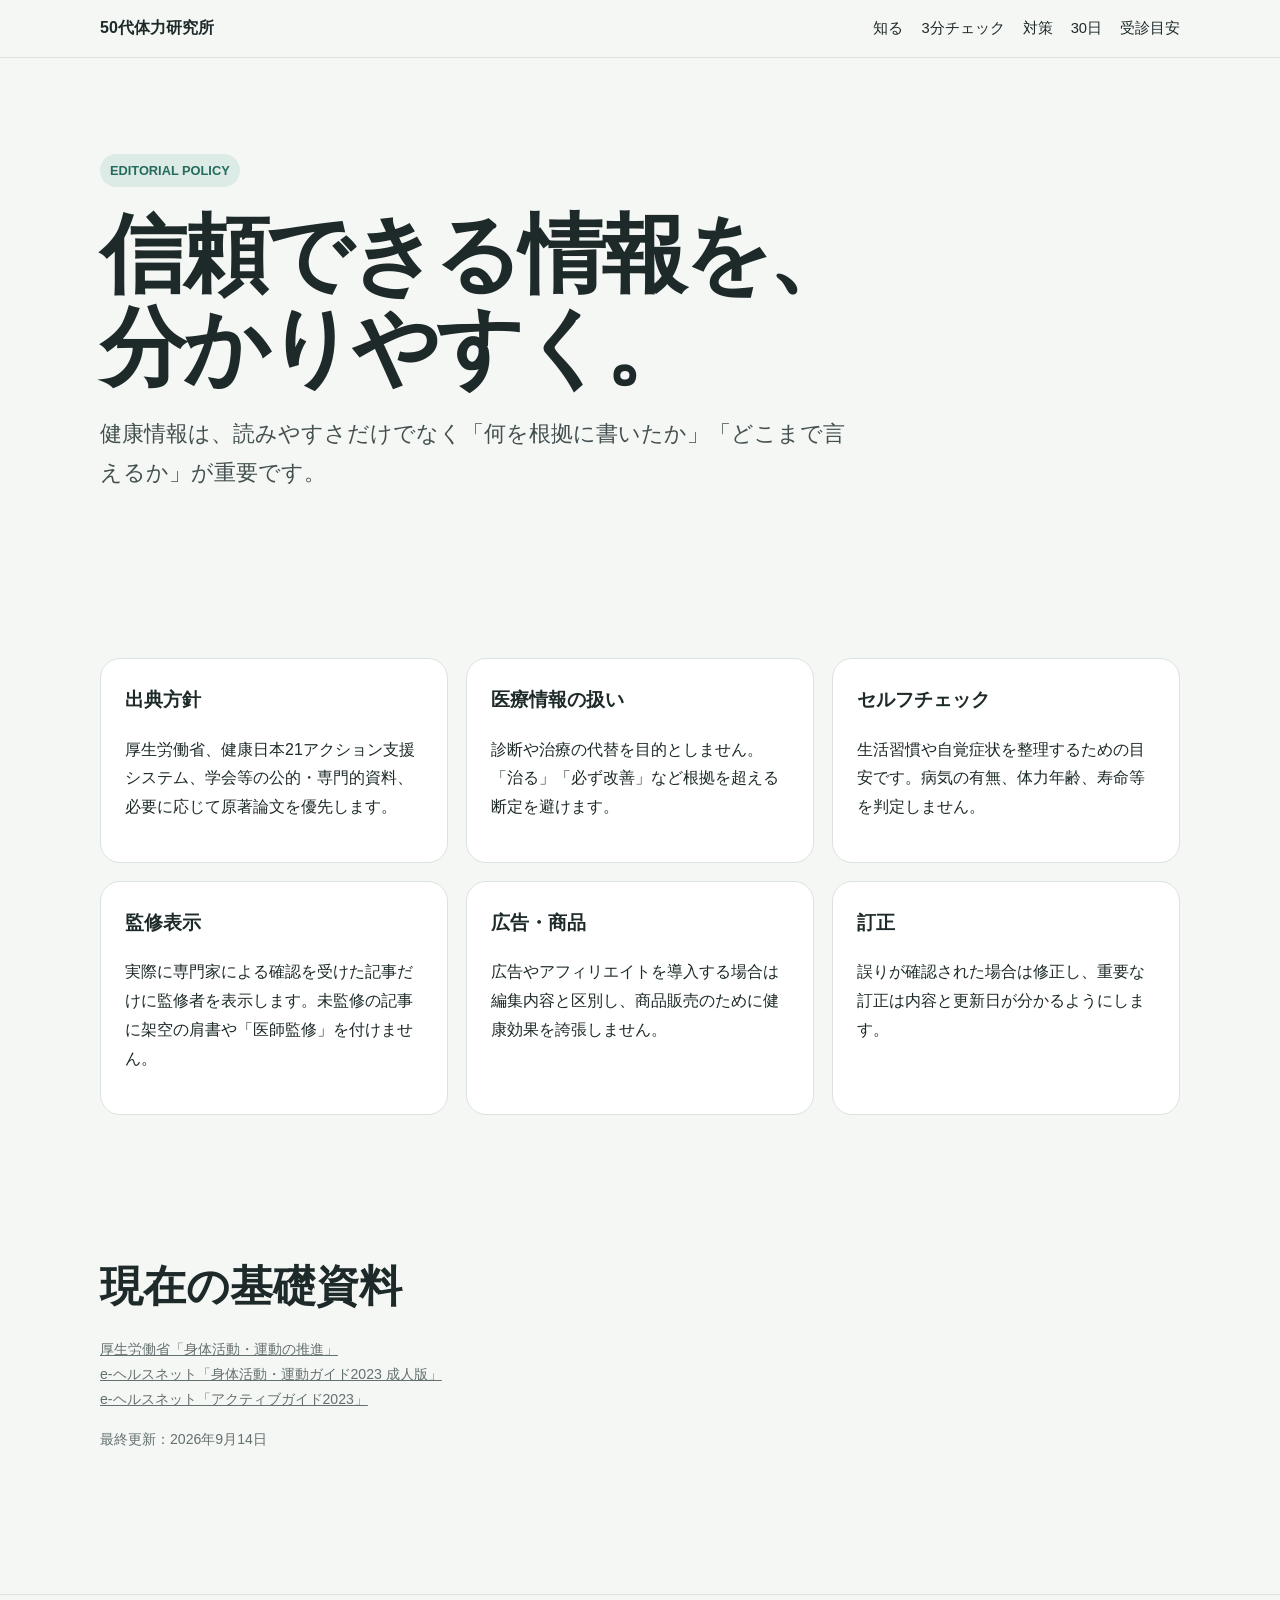
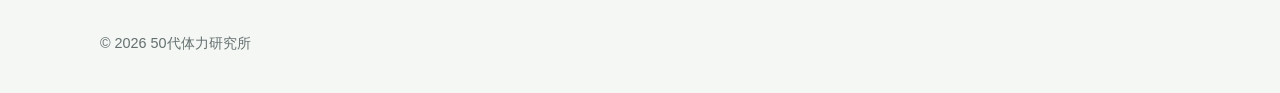
==== about/index.html @ 84e12200 "Add editorial and medical policy" ====
<!doctype html><html lang="ja"><head><meta charset="utf-8"><meta name="viewport" content="width=device-width,initial-scale=1"><title>運営・編集方針｜50代体力研究所</title><meta name="description" content="50代体力研究所の編集方針、出典方針、医療情報の扱い、訂正方針。"><link rel="stylesheet" href="../assets/style.css"></head><body><header><nav class="nav"><a class="brand" href="../">50代体力研究所</a><div class="navlinks"><a href="../learn/">知る</a><a href="../check/">3分チェック</a><a href="../action/">対策</a><a href="../program/">30日</a><a href="../medical/">受診目安</a></div></nav></header><main><section class="hero"><span class="pill">EDITORIAL POLICY</span><h1>信頼できる情報を、<br>分かりやすく。</h1><p class="lead">健康情報は、読みやすさだけでなく「何を根拠に書いたか」「どこまで言えるか」が重要です。</p></section><section class="section"><div class="grid"><article class="card"><h3>出典方針</h3><p>厚生労働省、健康日本21アクション支援システム、学会等の公的・専門的資料、必要に応じて原著論文を優先します。</p></article><article class="card"><h3>医療情報の扱い</h3><p>診断や治療の代替を目的としません。「治る」「必ず改善」など根拠を超える断定を避けます。</p></article><article class="card"><h3>セルフチェック</h3><p>生活習慣や自覚症状を整理するための目安です。病気の有無、体力年齢、寿命等を判定しません。</p></article><article class="card"><h3>監修表示</h3><p>実際に専門家による確認を受けた記事だけに監修者を表示します。未監修の記事に架空の肩書や「医師監修」を付けません。</p></article><article class="card"><h3>広告・商品</h3><p>広告やアフィリエイトを導入する場合は編集内容と区別し、商品販売のために健康効果を誇張しません。</p></article><article class="card"><h3>訂正</h3><p>誤りが確認された場合は修正し、重要な訂正は内容と更新日が分かるようにします。</p></article></div></section><section class="section"><h2>現在の基礎資料</h2><p class="source"><a href="https://www.mhlw.go.jp/stf/seisakunitsuite/bunya/kenkou_iryou/kenkou/undou/index.html">厚生労働省「身体活動・運動の推進」</a><br><a href="https://kennet.mhlw.go.jp/information/information/exercise/s-00-002.html">e-ヘルスネット「身体活動・運動ガイド2023 成人版」</a><br><a href="https://kennet.mhlw.go.jp/information/information/exercise/s-00-013">e-ヘルスネット「アクティブガイド2023」</a></p><p class="source">最終更新：2026年9月14日</p></section></main><footer><div class="footer">© 2026 50代体力研究所</div></footer></body></html>
---- assets/style.css ----
:root{--ink:#1d2a29;--muted:#64706f;--bg:#f5f7f4;--card:#fff;--accent:#246b5d;--accent2:#dcebe5;--line:#dce2de;--warn:#8a4b13}*{box-sizing:border-box}html{scroll-behavior:smooth}body{margin:0;font-family:-apple-system,BlinkMacSystemFont,"Segoe UI","Noto Sans JP",sans-serif;color:var(--ink);background:var(--bg);line-height:1.8}a{color:inherit}header{position:sticky;top:0;z-index:10;background:rgba(245,247,244,.96);backdrop-filter:blur(12px);border-bottom:1px solid var(--line)}.nav{max-width:1120px;margin:auto;padding:14px 20px;display:flex;align-items:center;gap:20px}.brand{font-weight:800;text-decoration:none;white-space:nowrap}.navlinks{margin-left:auto;display:flex;gap:18px;flex-wrap:wrap}.navlinks a{text-decoration:none;font-size:.92rem}.hero,.section{max-width:1120px;margin:auto;padding:72px 20px}.hero{padding-top:96px}.eyebrow{font-weight:700;color:var(--accent);letter-spacing:.06em}h1{font-size:clamp(2.4rem,7vw,5.4rem);line-height:1.07;margin:.25em 0;letter-spacing:-.04em}h2{font-size:clamp(1.7rem,4vw,2.7rem);line-height:1.25;margin:0 0 24px}.lead{font-size:clamp(1.08rem,2vw,1.35rem);max-width:760px;color:#43504f}.cta{display:inline-block;margin-top:24px;background:var(--accent);color:white;text-decoration:none;font-weight:800;padding:15px 22px;border-radius:999px}.subcta{display:inline-block;margin:24px 0 0 10px;font-weight:700}.trust{display:flex;gap:16px;flex-wrap:wrap;margin-top:34px;color:var(--muted);font-size:.92rem}.grid{display:grid;grid-template-columns:repeat(3,1fr);gap:18px}.card{background:var(--card);border:1px solid var(--line);border-radius:20px;padding:24px}.card h3{margin-top:0}.pill{display:inline-block;background:var(--accent2);color:var(--accent);font-weight:800;border-radius:999px;padding:5px 10px;font-size:.8rem}.notice{border-left:4px solid var(--warn);background:#fff7ed;padding:18px 20px;border-radius:12px}.steps{counter-reset:step}.step{counter-increment:step;display:grid;grid-template-columns:52px 1fr;gap:14px;margin:20px 0}.step:before{content:counter(step);display:grid;place-items:center;width:42px;height:42px;border-radius:50%;background:var(--accent);color:#fff;font-weight:800}.check{max-width:760px}.q{padding:20px 0;border-bottom:1px solid var(--line)}.q label{display:block;font-weight:800;margin-bottom:10px}.options{display:flex;gap:8px;flex-wrap:wrap}.options button{border:1px solid var(--line);background:#fff;border-radius:999px;padding:10px 14px;cursor:pointer}.options button.active{background:var(--accent);color:white;border-color:var(--accent)}#result{display:none;margin-top:28px}.source{font-size:.88rem;color:var(--muted)}footer{border-top:1px solid var(--line);margin-top:56px}.footer{max-width:1120px;margin:auto;padding:36px 20px;color:var(--muted);font-size:.9rem}@media(max-width:780px){.navlinks{display:none}.grid{grid-template-columns:1fr}.hero,.section{padding-top:54px;padding-bottom:54px}.subcta{display:block;margin-left:0}.hero{padding-top:72px}}
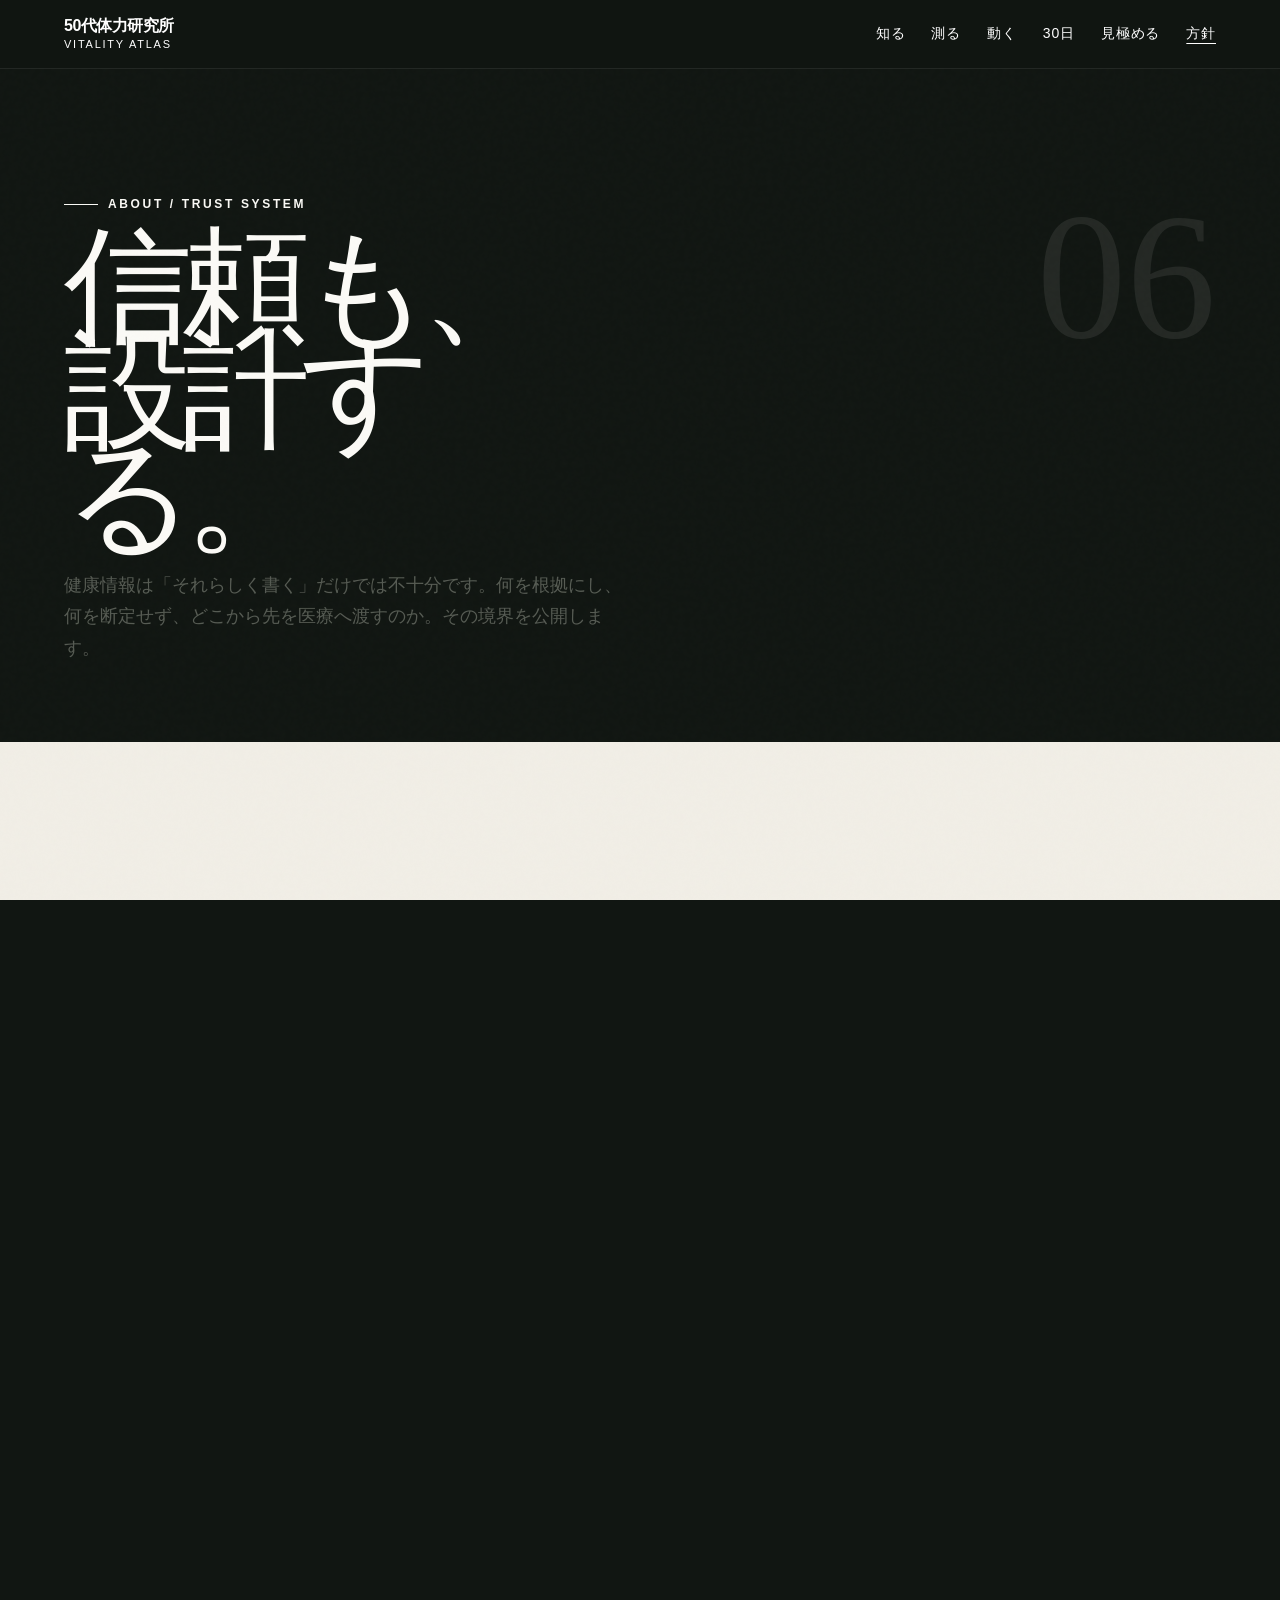
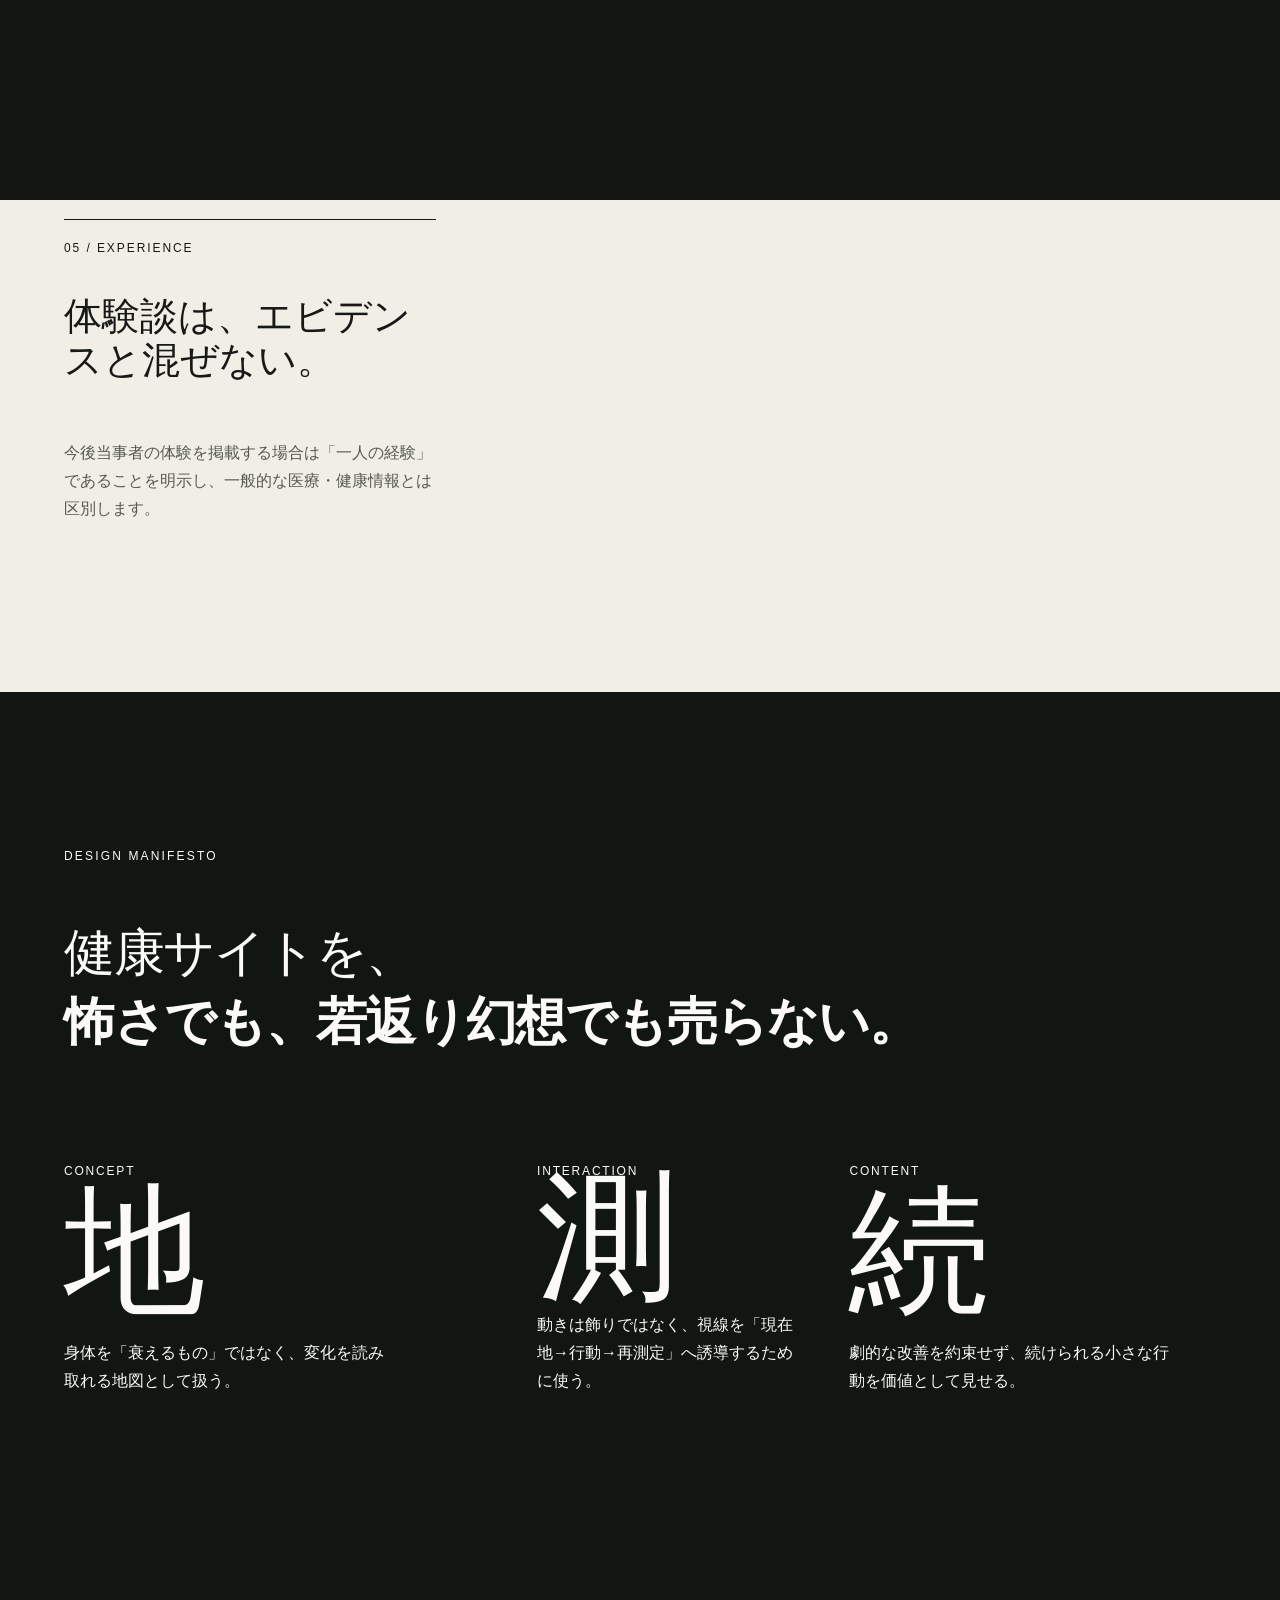
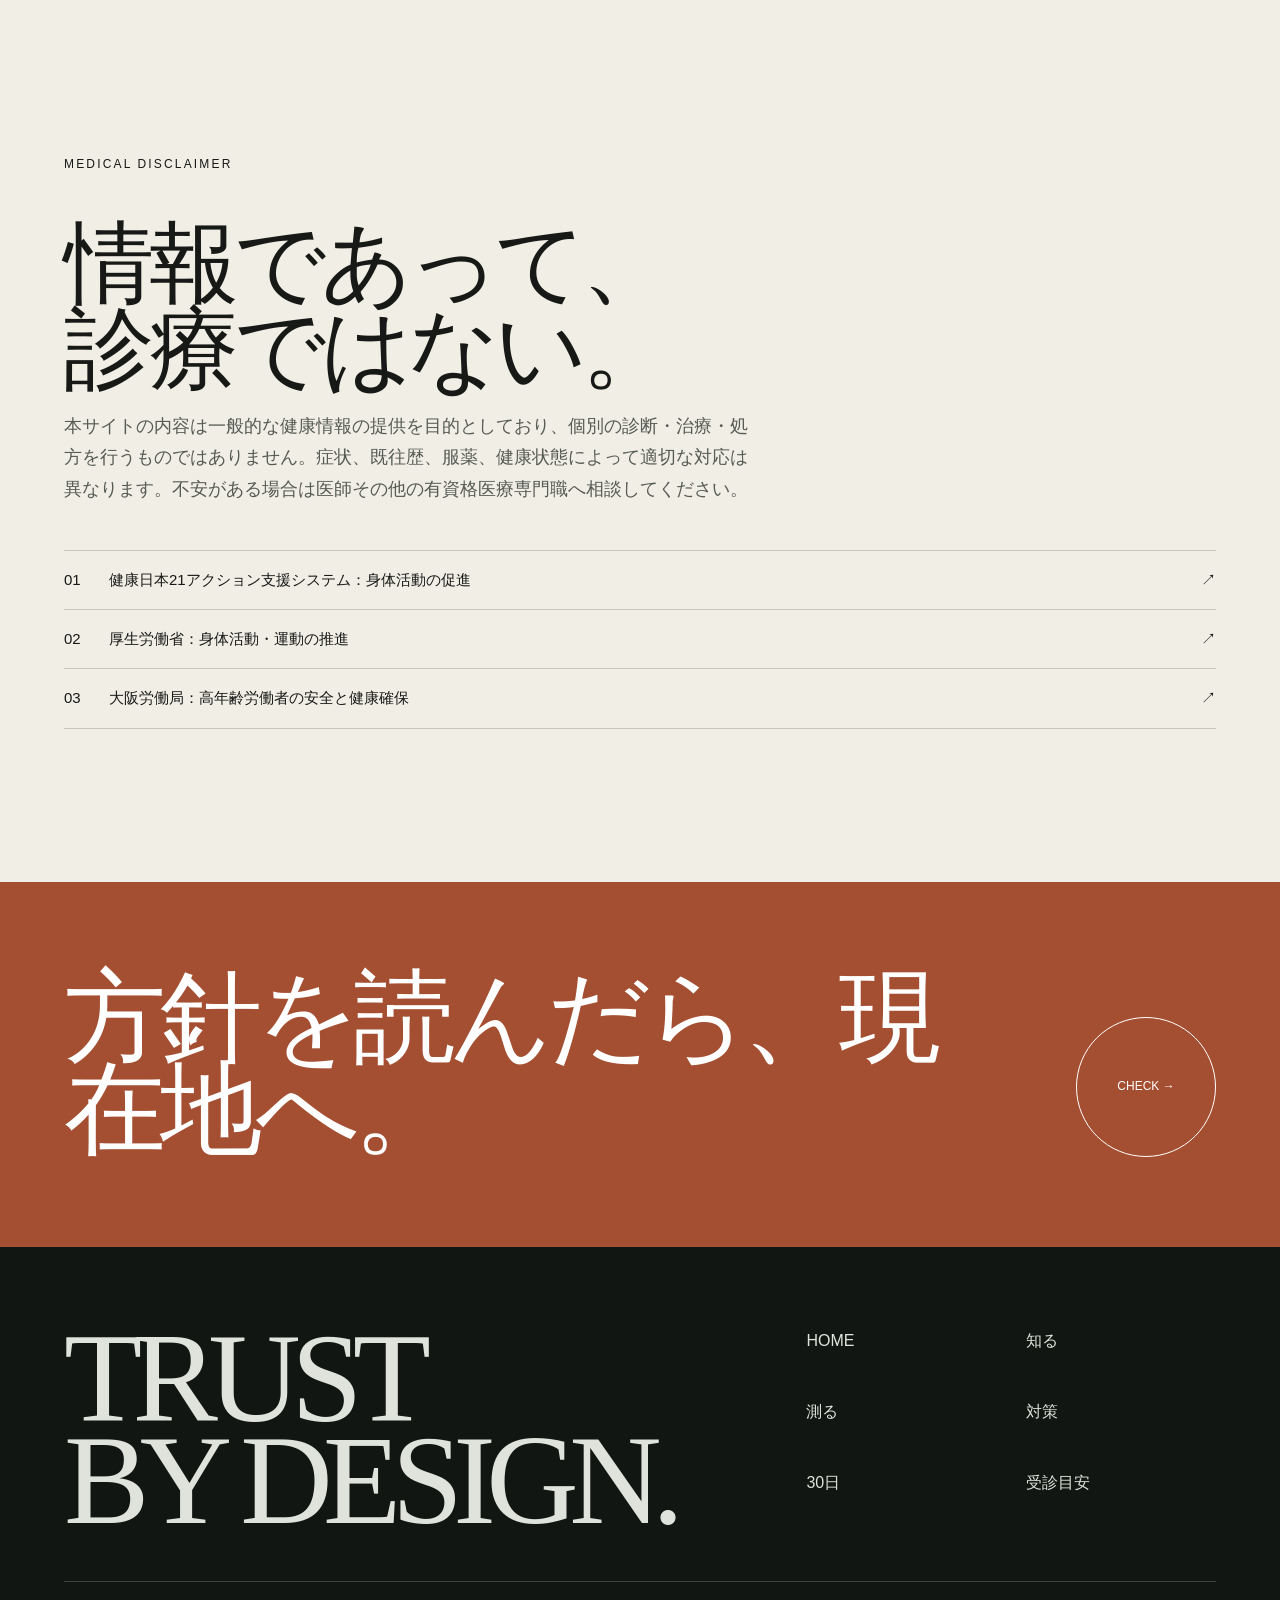
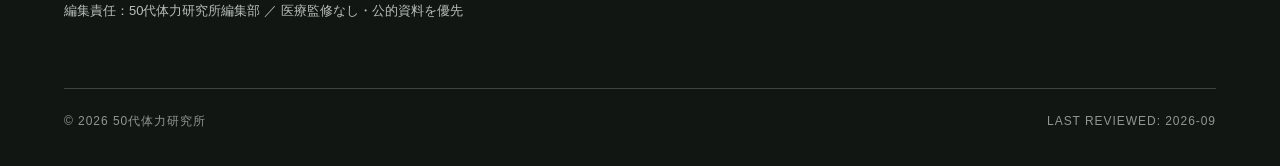
==== commit 0b68bf4b: "Rebuild site as VITALITY ATLAS" ====
--- a/about/index.html
+++ b/about/index.html
@@ -1 +1 @@
-<!doctype html><html lang="ja"><head><meta charset="utf-8"><meta name="viewport" content="width=device-width,initial-scale=1"><title>運営・編集方針｜50代体力研究所</title><meta name="description" content="50代体力研究所の編集方針、出典方針、医療情報の扱い、訂正方針。"><link rel="stylesheet" href="../assets/style.css"></head><body><header><nav class="nav"><a class="brand" href="../">50代体力研究所</a><div class="navlinks"><a href="../learn/">知る</a><a href="../check/">3分チェック</a><a href="../action/">対策</a><a href="../program/">30日</a><a href="../medical/">受診目安</a></div></nav></header><main><section class="hero"><span class="pill">EDITORIAL POLICY</span><h1>信頼できる情報を、<br>分かりやすく。</h1><p class="lead">健康情報は、読みやすさだけでなく「何を根拠に書いたか」「どこまで言えるか」が重要です。</p></section><section class="section"><div class="grid"><article class="card"><h3>出典方針</h3><p>厚生労働省、健康日本21アクション支援システム、学会等の公的・専門的資料、必要に応じて原著論文を優先します。</p></article><article class="card"><h3>医療情報の扱い</h3><p>診断や治療の代替を目的としません。「治る」「必ず改善」など根拠を超える断定を避けます。</p></article><article class="card"><h3>セルフチェック</h3><p>生活習慣や自覚症状を整理するための目安です。病気の有無、体力年齢、寿命等を判定しません。</p></article><article class="card"><h3>監修表示</h3><p>実際に専門家による確認を受けた記事だけに監修者を表示します。未監修の記事に架空の肩書や「医師監修」を付けません。</p></article><article class="card"><h3>広告・商品</h3><p>広告やアフィリエイトを導入する場合は編集内容と区別し、商品販売のために健康効果を誇張しません。</p></article><article class="card"><h3>訂正</h3><p>誤りが確認された場合は修正し、重要な訂正は内容と更新日が分かるようにします。</p></article></div></section><section class="section"><h2>現在の基礎資料</h2><p class="source"><a href="https://www.mhlw.go.jp/stf/seisakunitsuite/bunya/kenkou_iryou/kenkou/undou/index.html">厚生労働省「身体活動・運動の推進」</a><br><a href="https://kennet.mhlw.go.jp/information/information/exercise/s-00-002.html">e-ヘルスネット「身体活動・運動ガイド2023 成人版」</a><br><a href="https://kennet.mhlw.go.jp/information/information/exercise/s-00-013">e-ヘルスネット「アクティブガイド2023」</a></p><p class="source">最終更新：2026年9月14日</p></section></main><footer><div class="footer">© 2026 50代体力研究所</div></footer></body></html>+<!doctype html><html lang="ja"><head><meta charset="utf-8"><meta name="viewport" content="width=device-width,initial-scale=1"><title>編集・出典・免責方針｜VITALITY ATLAS</title><meta name="description" content="50代体力研究所の編集方針、出典方針、医療情報の扱い、更新方針を公開します。"><link rel="canonical" href="https://oosaka0123-sudo.github.io/50plus-vitality-jp/about/"><meta property="og:title" content="編集・出典・免責方針｜VITALITY ATLAS"><meta property="og:description" content="信頼をデザインの一部にする。"><meta property="og:image" content="https://oosaka0123-sudo.github.io/50plus-vitality-jp/assets/og-image.png"><meta name="twitter:card" content="summary_large_image"><meta name="theme-color" content="#111612"><meta name="author" content="50代体力研究所編集部"><link rel="icon" href="../assets/favicon.svg" type="image/svg+xml"><link rel="manifest" href="../manifest.webmanifest"><link rel="stylesheet" href="../assets/style.css"></head><body><a class="skip" href="#main">本文へ移動</a><div class="page-transition"></div><header class="site-head"><a class="logo" href="../">50代体力研究所<small>VITALITY ATLAS</small></a><nav class="desk-nav" aria-label="主要ナビゲーション"><a href="../learn/">知る</a><a href="../check/">測る</a><a href="../action/">動く</a><a href="../program/">30日</a><a href="../medical/">見極める</a><a href="./">方針</a></nav><button class="menu-btn" type="button" aria-label="メニューを開く" aria-expanded="false"><span></span></button></header><div class="menu-panel" aria-hidden="true"><nav><a href="../">00 / HOME</a><a href="../learn/">01 / LEARN</a><a href="../check/">02 / CHECK</a><a href="../action/">03 / ACTION</a><a href="../program/">04 / 30 DAYS</a><a href="../medical/">05 / MEDICAL</a><a href="./">06 / ABOUT</a></nav></div><main id="main"><section class="page-hero hero-dark"><span class="page-no">06</span><div class="page-hero-copy"><div class="kicker">ABOUT / TRUST SYSTEM</div><h1>信頼も、<br>設計する。</h1><p class="body-copy">健康情報は「それらしく書く」だけでは不十分です。何を根拠にし、何を断定せず、どこから先を医療へ渡すのか。その境界を公開します。</p></div><div class="page-hero-art clip-reveal"><img src="../assets/visuals/about.svg" alt="出典、安全、更新、経験、明瞭さを六角形で表した信頼設計図"></div></section><section class="section"><div class="section-label">EDITORIAL PRINCIPLES</div><div class="editorial-grid"><article class="editorial-card wide tall reveal"><span class="tag">01 / PRIMARY SOURCES</span><h3>公的機関・学会・原著へ戻れる。</h3><p>厚生労働省、健康日本21関連、公的研究機関など一次情報・準一次情報を優先し、記事内またはページ末尾から確認できるようにします。</p></article><article class="editorial-card reveal"><span class="tag">02 / NO DIAGNOSIS</span><h3>セルフチェックで病名を出さない。</h3><p>チェックは生活習慣と自覚症状を整理するためのもので、病気の有無や治療方針を判定しません。</p></article><article class="editorial-card reveal"><span class="tag">03 / SAFETY</span><h3>不安な症状は受診を先に。</h3><p>「運動不足」と決めつけると危険な場面があるため、赤信号となる症状を別ページで明示します。</p></article><article class="editorial-card wide reveal"><span class="tag">04 / UPDATE</span><h3>制度・ガイド更新時は、根拠から更新する。</h3><p>古い数字だけが残らないよう、公的資料の更新を確認し、重要な変更があれば本文と出典を見直します。</p></article><article class="editorial-card reveal"><span class="tag">05 / EXPERIENCE</span><h3>体験談は、エビデンスと混ぜない。</h3><p>今後当事者の体験を掲載する場合は「一人の経験」であることを明示し、一般的な医療・健康情報とは区別します。</p></article></div></section><section class="section section-dark"><div class="section-label">DESIGN MANIFESTO</div><p class="copy-xl reveal">健康サイトを、<br><strong>怖さでも、若返り幻想でも売らない。</strong></p><div class="measure-grid reveal"><article class="measure"><small>CONCEPT</small><div class="measure-num">地</div><p>身体を「衰えるもの」ではなく、変化を読み取れる地図として扱う。</p></article><article class="measure"><small>INTERACTION</small><div class="measure-num">測</div><p>動きは飾りではなく、視線を「現在地→行動→再測定」へ誘導するために使う。</p></article><article class="measure"><small>CONTENT</small><div class="measure-num">続</div><p>劇的な改善を約束せず、続けられる小さな行動を価値として見せる。</p></article></div></section><section class="section"><div class="section-label">MEDICAL DISCLAIMER</div><h2 class="display reveal">情報であって、<br>診療ではない。</h2><p class="body-copy reveal">本サイトの内容は一般的な健康情報の提供を目的としており、個別の診断・治療・処方を行うものではありません。症状、既往歴、服薬、健康状態によって適切な対応は異なります。不安がある場合は医師その他の有資格医療専門職へ相談してください。</p><div class="source-list reveal"><a href="https://kennet.mhlw.go.jp/tools/tools_physical/index" target="_blank" rel="noopener"><span>01</span><span>健康日本21アクション支援システム：身体活動の促進</span><span>↗</span></a><a href="https://www.mhlw.go.jp/stf/seisakunitsuite/bunya/kenkou_iryou/kenkou/undou/index.html" target="_blank" rel="noopener"><span>02</span><span>厚生労働省：身体活動・運動の推進</span><span>↗</span></a><a href="https://jsite.mhlw.go.jp/osaka-roudoukyoku/hourei_seido_tetsuzuki/anzen_eisei/hourei_seido/_17129/eige_friendly_00002.html" target="_blank" rel="noopener"><span>03</span><span>大阪労働局：高年齢労働者の安全と健康確保</span><span>↗</span></a></div></section><section class="cta-band"><h2>方針を読んだら、現在地へ。</h2><a class="circle-link" href="../check/">CHECK →</a></section></main><footer class="footer"><div class="footer-top"><div class="footer-word">TRUST<br>BY DESIGN.</div><nav><a href="../">HOME</a><a href="../learn/">知る</a><a href="../check/">測る</a><a href="../action/">対策</a><a href="../program/">30日</a><a href="../medical/">受診目安</a></nav></div><div class="editorial-note">編集責任：50代体力研究所編集部 ／ 医療監修なし・公的資料を優先</div><div class="footer-bottom"><span>© 2026 50代体力研究所</span><span>LAST REVIEWED: 2026-09</span></div></footer><script src="../assets/app.js"></script></body></html>
--- a/assets/style.css
+++ b/assets/style.css
@@ -1 +1,9 @@
-:root{--ink:#1d2a29;--muted:#64706f;--bg:#f5f7f4;--card:#fff;--accent:#246b5d;--accent2:#dcebe5;--line:#dce2de;--warn:#8a4b13}*{box-sizing:border-box}html{scroll-behavior:smooth}body{margin:0;font-family:-apple-system,BlinkMacSystemFont,"Segoe UI","Noto Sans JP",sans-serif;color:var(--ink);background:var(--bg);line-height:1.8}a{color:inherit}header{position:sticky;top:0;z-index:10;background:rgba(245,247,244,.96);backdrop-filter:blur(12px);border-bottom:1px solid var(--line)}.nav{max-width:1120px;margin:auto;padding:14px 20px;display:flex;align-items:center;gap:20px}.brand{font-weight:800;text-decoration:none;white-space:nowrap}.navlinks{margin-left:auto;display:flex;gap:18px;flex-wrap:wrap}.navlinks a{text-decoration:none;font-size:.92rem}.hero,.section{max-width:1120px;margin:auto;padding:72px 20px}.hero{padding-top:96px}.eyebrow{font-weight:700;color:var(--accent);letter-spacing:.06em}h1{font-size:clamp(2.4rem,7vw,5.4rem);line-height:1.07;margin:.25em 0;letter-spacing:-.04em}h2{font-size:clamp(1.7rem,4vw,2.7rem);line-height:1.25;margin:0 0 24px}.lead{font-size:clamp(1.08rem,2vw,1.35rem);max-width:760px;color:#43504f}.cta{display:inline-block;margin-top:24px;background:var(--accent);color:white;text-decoration:none;font-weight:800;padding:15px 22px;border-radius:999px}.subcta{display:inline-block;margin:24px 0 0 10px;font-weight:700}.trust{display:flex;gap:16px;flex-wrap:wrap;margin-top:34px;color:var(--muted);font-size:.92rem}.grid{display:grid;grid-template-columns:repeat(3,1fr);gap:18px}.card{background:var(--card);border:1px solid var(--line);border-radius:20px;padding:24px}.card h3{margin-top:0}.pill{display:inline-block;background:var(--accent2);color:var(--accent);font-weight:800;border-radius:999px;padding:5px 10px;font-size:.8rem}.notice{border-left:4px solid var(--warn);background:#fff7ed;padding:18px 20px;border-radius:12px}.steps{counter-reset:step}.step{counter-increment:step;display:grid;grid-template-columns:52px 1fr;gap:14px;margin:20px 0}.step:before{content:counter(step);display:grid;place-items:center;width:42px;height:42px;border-radius:50%;background:var(--accent);color:#fff;font-weight:800}.check{max-width:760px}.q{padding:20px 0;border-bottom:1px solid var(--line)}.q label{display:block;font-weight:800;margin-bottom:10px}.options{display:flex;gap:8px;flex-wrap:wrap}.options button{border:1px solid var(--line);background:#fff;border-radius:999px;padding:10px 14px;cursor:pointer}.options button.active{background:var(--accent);color:white;border-color:var(--accent)}#result{display:none;margin-top:28px}.source{font-size:.88rem;color:var(--muted)}footer{border-top:1px solid var(--line);margin-top:56px}.footer{max-width:1120px;margin:auto;padding:36px 20px;color:var(--muted);font-size:.9rem}@media(max-width:780px){.navlinks{display:none}.grid{grid-template-columns:1fr}.hero,.section{padding-top:54px;padding-bottom:54px}.subcta{display:block;margin-left:0}.hero{padding-top:72px}}+:root{--paper:#f1eee6;--ink:#171916;--soft:#6e7168;--line:rgba(23,25,22,.18);--green:#4f6758;--rust:#a54f32;--lime:#c9d76a;--dark:#111612;--white:#fbfaf6;--mx:clamp(20px,5vw,74px);--serif:"Yu Mincho","Hiragino Mincho ProN",serif;--sans:-apple-system,BlinkMacSystemFont,"Segoe UI","Noto Sans JP",sans-serif}*{box-sizing:border-box}html{scroll-behavior:smooth;background:var(--paper)}body{margin:0;background:var(--paper);color:var(--ink);font-family:var(--sans);line-height:1.75;overflow-x:hidden}body:before{content:"";position:fixed;inset:0;pointer-events:none;z-index:90;opacity:.09;background-image:url("data:image/svg+xml,%3Csvg viewBox='0 0 180 180' xmlns='http://www.w3.org/2000/svg'%3E%3Cfilter id='n'%3E%3CfeTurbulence type='fractalNoise' baseFrequency='.85' numOctaves='3' stitchTiles='stitch'/%3E%3C/filter%3E%3Crect width='100%25' height='100%25' filter='url(%23n)' opacity='.18'/%3E%3C/svg%3E")}a{color:inherit}.skip{position:fixed;left:12px;top:12px;z-index:300;transform:translateY(-150%);background:#fff;padding:10px 14px}.skip:focus{transform:none}.site-head{position:fixed;top:0;left:0;right:0;z-index:100;display:flex;align-items:center;justify-content:space-between;padding:18px var(--mx);mix-blend-mode:difference;color:#fff;pointer-events:none}.site-head>*{pointer-events:auto}.logo{text-decoration:none;font-weight:800;letter-spacing:-.03em;line-height:1}.logo small{display:block;font-weight:500;font-size:9px;letter-spacing:.16em;margin-top:5px}.desk-nav{display:flex;gap:26px;align-items:center}.desk-nav a{text-decoration:none;font-size:12px;letter-spacing:.06em}.desk-nav a:after{content:"";display:block;height:1px;background:currentColor;transform:scaleX(0);transform-origin:left;transition:transform .35s}.desk-nav a:hover:after,.desk-nav a:focus-visible:after{transform:scaleX(1)}.menu-btn{display:none;width:48px;height:48px;border:1px solid currentColor;background:transparent;color:inherit;border-radius:50%;place-items:center}.menu-btn span,.menu-btn:before,.menu-btn:after{content:"";display:block;width:18px;height:1px;background:currentColor;transition:.3s}.menu-btn span{margin:4px 0}.menu-open .menu-btn span{opacity:0}.menu-open .menu-btn:before{transform:translateY(5px) rotate(45deg)}.menu-open .menu-btn:after{transform:translateY(-5px) rotate(-45deg)}.menu-panel{position:fixed;inset:0;z-index:80;background:var(--dark);color:var(--white);padding:110px var(--mx) 50px;display:grid;align-content:center;clip-path:inset(0 0 100% 0);transition:clip-path .55s cubic-bezier(.76,0,.24,1)}.menu-open .menu-panel{clip-path:inset(0)}.menu-panel nav{display:grid}.menu-panel a{font-family:var(--serif);font-size:clamp(36px,10vw,76px);line-height:1.08;text-decoration:none;border-bottom:1px solid rgba(255,255,255,.18);padding:8px 0}.menu-panel .menu-meta{margin-top:28px;color:#a9aea7;font-size:12px}.page-transition{position:fixed;inset:0;z-index:500;background:var(--dark);transform:translateY(100%);pointer-events:none}.opening{position:fixed;inset:0;z-index:450;background:var(--dark);color:var(--white);display:grid;place-items:center;transition:opacity .8s,visibility .8s}.opening.done{opacity:0;visibility:hidden}.opening-inner{text-align:center;width:min(82vw,980px)}.opening-mark{font-family:var(--serif);font-size:clamp(90px,24vw,300px);line-height:.75;letter-spacing:-.08em;display:block}.opening-line{height:1px;background:#fff;transform:scaleX(0);animation:openline 1.5s .35s forwards}.opening-copy{display:flex;justify-content:space-between;font-size:11px;letter-spacing:.16em;margin-top:15px;opacity:0;animation:fadeup .8s 1s forwards}.skip-open{position:absolute;right:24px;bottom:24px;background:none;border:1px solid #777;color:#fff;padding:10px 16px;border-radius:999px}.hero{min-height:100svh;position:relative;display:grid;align-items:end;padding:145px var(--mx) 64px;overflow:hidden}.hero-dark{background:var(--dark);color:var(--white)}.hero-copy{position:relative;z-index:3;max-width:1100px}.kicker{font-size:10px;text-transform:uppercase;letter-spacing:.22em;font-weight:700;display:flex;gap:10px;align-items:center}.kicker:before{content:"";width:34px;height:1px;background:currentColor}.hero h1,.page-hero h1{font-family:var(--serif);font-weight:400;font-size:clamp(64px,12vw,176px);line-height:.82;letter-spacing:-.075em;margin:20px 0}.hero h1 .outline{-webkit-text-stroke:1px currentColor;color:transparent}.hero-lead{max-width:560px;font-size:clamp(15px,1.6vw,20px);margin-left:min(28vw,340px)}.hero-visual{position:absolute;inset:0 0 0 32%;display:grid;place-items:center;z-index:1;opacity:.94}.hero-visual img{width:min(80vw,1000px);height:min(80vw,1000px);object-fit:contain;filter:drop-shadow(0 30px 80px rgba(0,0,0,.25))}.hero-index{position:absolute;right:var(--mx);bottom:28px;font-size:10px;letter-spacing:.16em;writing-mode:vertical-rl}.hero-cta{display:inline-flex;align-items:center;gap:18px;margin-top:28px;text-decoration:none;border-bottom:1px solid currentColor;padding:0 0 8px;font-weight:700}.hero-cta b{display:grid;place-items:center;width:44px;height:44px;border:1px solid currentColor;border-radius:50%;transition:transform .3s}.hero-cta:hover b{transform:translateX(5px)}.section{padding:clamp(80px,12vw,180px) var(--mx);position:relative}.section-dark{background:var(--dark);color:var(--white)}.section-label{font-size:10px;letter-spacing:.18em;text-transform:uppercase;margin-bottom:46px}.display{font-family:var(--serif);font-weight:400;font-size:clamp(42px,7vw,104px);line-height:.96;letter-spacing:-.055em;margin:0}.copy-xl{font-family:var(--serif);font-size:clamp(28px,4vw,58px);line-height:1.35;letter-spacing:-.025em;max-width:1150px}.body-copy{font-size:clamp(15px,1.4vw,19px);max-width:700px;color:var(--soft)}.section-dark .body-copy{color:#aab0a9}.measure-grid{display:grid;grid-template-columns:1.15fr .8fr 1fr;border-top:1px solid var(--line);margin-top:80px}.measure{min-height:270px;padding:24px 24px 36px 0;border-right:1px solid var(--line);display:flex;flex-direction:column;justify-content:space-between}.measure+.measure{padding-left:24px}.measure:last-child{border-right:0}.measure-num{font-family:var(--serif);font-size:clamp(72px,11vw,170px);letter-spacing:-.08em;line-height:.8}.measure small{font-size:10px;letter-spacing:.15em}.measure p{max-width:320px}.atlas-split{display:grid;grid-template-columns:minmax(0,1.1fr) minmax(300px,.9fr);gap:8vw;align-items:center}.atlas-art{position:relative;min-height:620px}.atlas-art img{width:100%;height:100%;position:absolute;inset:0;object-fit:contain}.rail{border-left:1px solid var(--line);padding-left:28px}.rail-item{padding:22px 0;border-bottom:1px solid var(--line)}.rail-item a{text-decoration:none;display:grid;grid-template-columns:42px 1fr auto;gap:15px;align-items:start}.rail-item .n{font-family:var(--serif);font-size:25px}.rail-item h3{margin:0;font-size:20px}.rail-item p{margin:6px 0 0;color:var(--soft);font-size:14px}.rail-item .arr{font-size:22px;transition:transform .3s}.rail-item a:hover .arr{transform:translateX(7px)}.sticky-story{display:grid;grid-template-columns:.82fr 1.18fr;gap:7vw;align-items:start}.sticky-visual{position:sticky;top:90px;height:75vh;display:grid;place-items:center}.sticky-visual img{max-width:100%;max-height:100%}.story-step{min-height:72vh;border-top:1px solid var(--line);padding-top:30px}.story-step .stepno{font-family:var(--serif);font-size:clamp(60px,8vw,120px);line-height:1;color:var(--rust)}.story-step h3{font-family:var(--serif);font-size:clamp(30px,4vw,56px);font-weight:400;margin:10px 0}.story-step p{max-width:560px}.quote-band{padding:14vw var(--mx);background:var(--green);color:#fff;overflow:hidden}.quote-band p{font-family:var(--serif);font-size:clamp(44px,9vw,136px);line-height:.92;letter-spacing:-.06em;margin:0}.quote-band em{color:var(--lime);font-style:normal}.cta-band{display:grid;grid-template-columns:1fr auto;gap:50px;align-items:end;padding:90px var(--mx);background:var(--rust);color:#fff}.cta-band h2{font-family:var(--serif);font-size:clamp(44px,8vw,112px);font-weight:400;line-height:.9;letter-spacing:-.06em;margin:0}.circle-link{width:140px;height:140px;border:1px solid currentColor;border-radius:50%;display:grid;place-items:center;text-decoration:none;text-align:center;font-size:12px;transition:.35s}.circle-link:hover{background:#fff;color:var(--rust);transform:scale(1.04)}.page-hero{min-height:78svh;padding:160px var(--mx) 60px;display:grid;grid-template-columns:1.05fr .95fr;align-items:end;gap:5vw;position:relative;overflow:hidden}.page-hero-copy{position:relative;z-index:2}.page-hero h1{font-size:clamp(58px,10vw,142px)}.page-hero-art{height:58vh;position:relative}.page-hero-art img{width:100%;height:100%;object-fit:contain}.page-no{position:absolute;right:var(--mx);top:120px;font-family:var(--serif);font-size:clamp(80px,14vw,180px);opacity:.08}.editorial-grid{display:grid;grid-template-columns:repeat(12,1fr);gap:18px}.editorial-card{grid-column:span 4;border-top:1px solid var(--ink);padding-top:18px;min-height:320px;display:flex;flex-direction:column}.editorial-card.wide{grid-column:span 8}.editorial-card.tall{min-height:500px}.editorial-card .tag{font-size:10px;letter-spacing:.16em}.editorial-card h3{font-family:var(--serif);font-size:clamp(28px,3vw,44px);font-weight:400;line-height:1.15;margin:35px 0 12px}.editorial-card p{color:var(--soft);margin-top:auto}.editorial-card a{text-decoration:none}.check-wrap{max-width:980px;margin:auto}.question{padding:34px 0;border-top:1px solid var(--line)}.question legend{font-family:var(--serif);font-size:clamp(23px,3vw,38px);margin-bottom:22px}.answers{display:flex;flex-wrap:wrap;gap:10px}.answers button{appearance:none;border:1px solid var(--ink);background:transparent;padding:12px 17px;border-radius:999px;font:inherit;cursor:pointer}.answers button.active{background:var(--ink);color:var(--paper)}.result-panel{margin-top:60px;padding:clamp(28px,5vw,70px);background:var(--dark);color:#fff;display:none}.result-panel.show{display:block}.result-panel h2{font-family:var(--serif);font-weight:400;font-size:clamp(42px,6vw,82px);line-height:1}.result-links{display:flex;gap:20px;flex-wrap:wrap}.text-link{display:inline-block;border-bottom:1px solid;padding-bottom:5px;text-decoration:none}.program-grid{display:grid;grid-template-columns:repeat(5,1fr);border-top:1px solid var(--line);border-left:1px solid var(--line)}.day{aspect-ratio:1/1;border-right:1px solid var(--line);border-bottom:1px solid var(--line);padding:14px;display:flex;flex-direction:column;justify-content:space-between;cursor:pointer;transition:.25s}.day:hover{background:rgba(79,103,88,.09)}.day.done{background:var(--green);color:#fff}.day strong{font-family:var(--serif);font-size:32px}.warning{border:1px solid var(--rust);padding:28px;margin:36px 0;background:rgba(165,79,50,.05)}.warning strong{color:var(--rust)}.source-list{border-top:1px solid var(--line);margin-top:45px}.source-list a{display:grid;grid-template-columns:45px 1fr auto;text-decoration:none;border-bottom:1px solid var(--line);padding:16px 0;font-size:13px}.source-list a:hover{background:rgba(0,0,0,.03)}.footer{background:var(--dark);color:#dfe3dc;padding:80px var(--mx) 34px}.footer-top{display:grid;grid-template-columns:1.2fr .8fr;gap:10vw}.footer-word{font-family:var(--serif);font-size:clamp(58px,10vw,148px);line-height:.8;letter-spacing:-.075em}.footer nav{display:grid;grid-template-columns:1fr 1fr;gap:9px 30px}.footer a{text-decoration:none}.footer-bottom{border-top:1px solid #3d443e;margin-top:65px;padding-top:22px;display:flex;justify-content:space-between;color:#8f978f;font-size:10px;letter-spacing:.08em}.reveal{opacity:0;transform:translateY(34px);transition:opacity .8s,transform .8s cubic-bezier(.2,.8,.2,1)}.reveal.in{opacity:1;transform:none}.clip-reveal{clip-path:inset(0 0 100% 0);transition:clip-path 1s cubic-bezier(.76,0,.24,1)}.clip-reveal.in{clip-path:inset(0)}@keyframes openline{to{transform:scaleX(1)}}@keyframes fadeup{to{opacity:1;transform:translateY(-4px)}}:focus-visible{outline:2px solid var(--rust);outline-offset:4px}@media(max-width:900px){.desk-nav{display:none}.menu-btn{display:grid}.hero{padding-top:115px;min-height:100svh}.hero h1{font-size:clamp(66px,20vw,118px)}.hero-visual{left:22%;top:6%;opacity:.7}.hero-lead{margin-left:0;max-width:80%;padding-top:20px}.hero-index{display:none}.measure-grid{grid-template-columns:1fr}.measure{border-right:0;border-bottom:1px solid var(--line);padding:24px 0}.measure+.measure{padding-left:0}.atlas-split,.sticky-story,.page-hero,.footer-top{grid-template-columns:1fr}.atlas-art{min-height:420px;order:-1}.sticky-visual{position:relative;top:auto;height:55vh}.story-step{min-height:auto;padding:55px 0}.page-hero{padding-top:130px;min-height:auto}.page-hero-art{height:45vh;order:-1}.editorial-card,.editorial-card.wide{grid-column:span 6}.program-grid{grid-template-columns:repeat(3,1fr)}.cta-band{grid-template-columns:1fr}.circle-link{width:110px;height:110px}.footer nav{margin-top:35px}}@media(max-width:560px){:root{--mx:18px}.site-head{padding-top:14px}.logo{font-size:13px}.opening-copy{flex-direction:column;gap:6px}.hero{padding-bottom:38px}.hero h1{font-size:clamp(62px,22vw,98px)}.hero-lead{max-width:100%;font-size:15px}.hero-visual{left:10%;top:-4%;transform:scale(1.14)}.display{font-size:clamp(40px,13vw,64px)}.section{padding-top:90px;padding-bottom:90px}.measure-num{font-size:100px}.editorial-card,.editorial-card.wide{grid-column:1/-1;min-height:260px}.program-grid{grid-template-columns:repeat(2,1fr)}.page-hero h1{font-size:clamp(56px,18vw,88px)}.page-hero-art{height:36vh}.quote-band p{font-size:15vw}.footer-bottom{flex-direction:column;gap:8px}}@media(prefers-reduced-motion:reduce){*,*:before,*:after{animation:none!important;scroll-behavior:auto!important;transition-duration:.01ms!important}.reveal{opacity:1;transform:none}.clip-reveal{clip-path:none}.opening{display:none!important}}
+/* 2026-09 quality pass: readability, accessibility, dependable navigation */
+:root{--soft:#565b53}
+body{font-size:16px}
+.site-head{mix-blend-mode:normal;color:#fff;background:rgba(17,22,18,.86);backdrop-filter:blur(12px);border-bottom:1px solid rgba(255,255,255,.08)}
+.logo small{font-size:11px}.desk-nav a{font-size:14px}.kicker,.section-label,.measure small,.editorial-card .tag{font-size:12px}.source-list a{font-size:15px}.footer-bottom{font-size:12px}.body-copy{font-size:clamp(17px,1.4vw,20px)}.opening{transition:opacity .35s,visibility .35s}.opening-copy{font-size:12px}.menu-panel .menu-meta{font-size:13px}
+.desk-nav a[aria-current="page"],.menu-panel a[aria-current="page"]{text-decoration:underline;text-underline-offset:5px}.fallback-list{font-size:17px;line-height:1.9;margin:24px 0 42px;padding-left:1.5em}.fallback-list li{margin:8px 0}.editorial-note{border-top:1px solid #3d443e;margin-top:50px;padding-top:18px;color:#b7beb7;font-size:13px}
+.answers button[aria-pressed="true"]{background:var(--ink);color:var(--paper)}
+@media(max-width:560px){.hero-lead{font-size:17px}.site-head{padding-bottom:12px}.kicker,.section-label{font-size:12px}.footer-bottom{font-size:12px}}
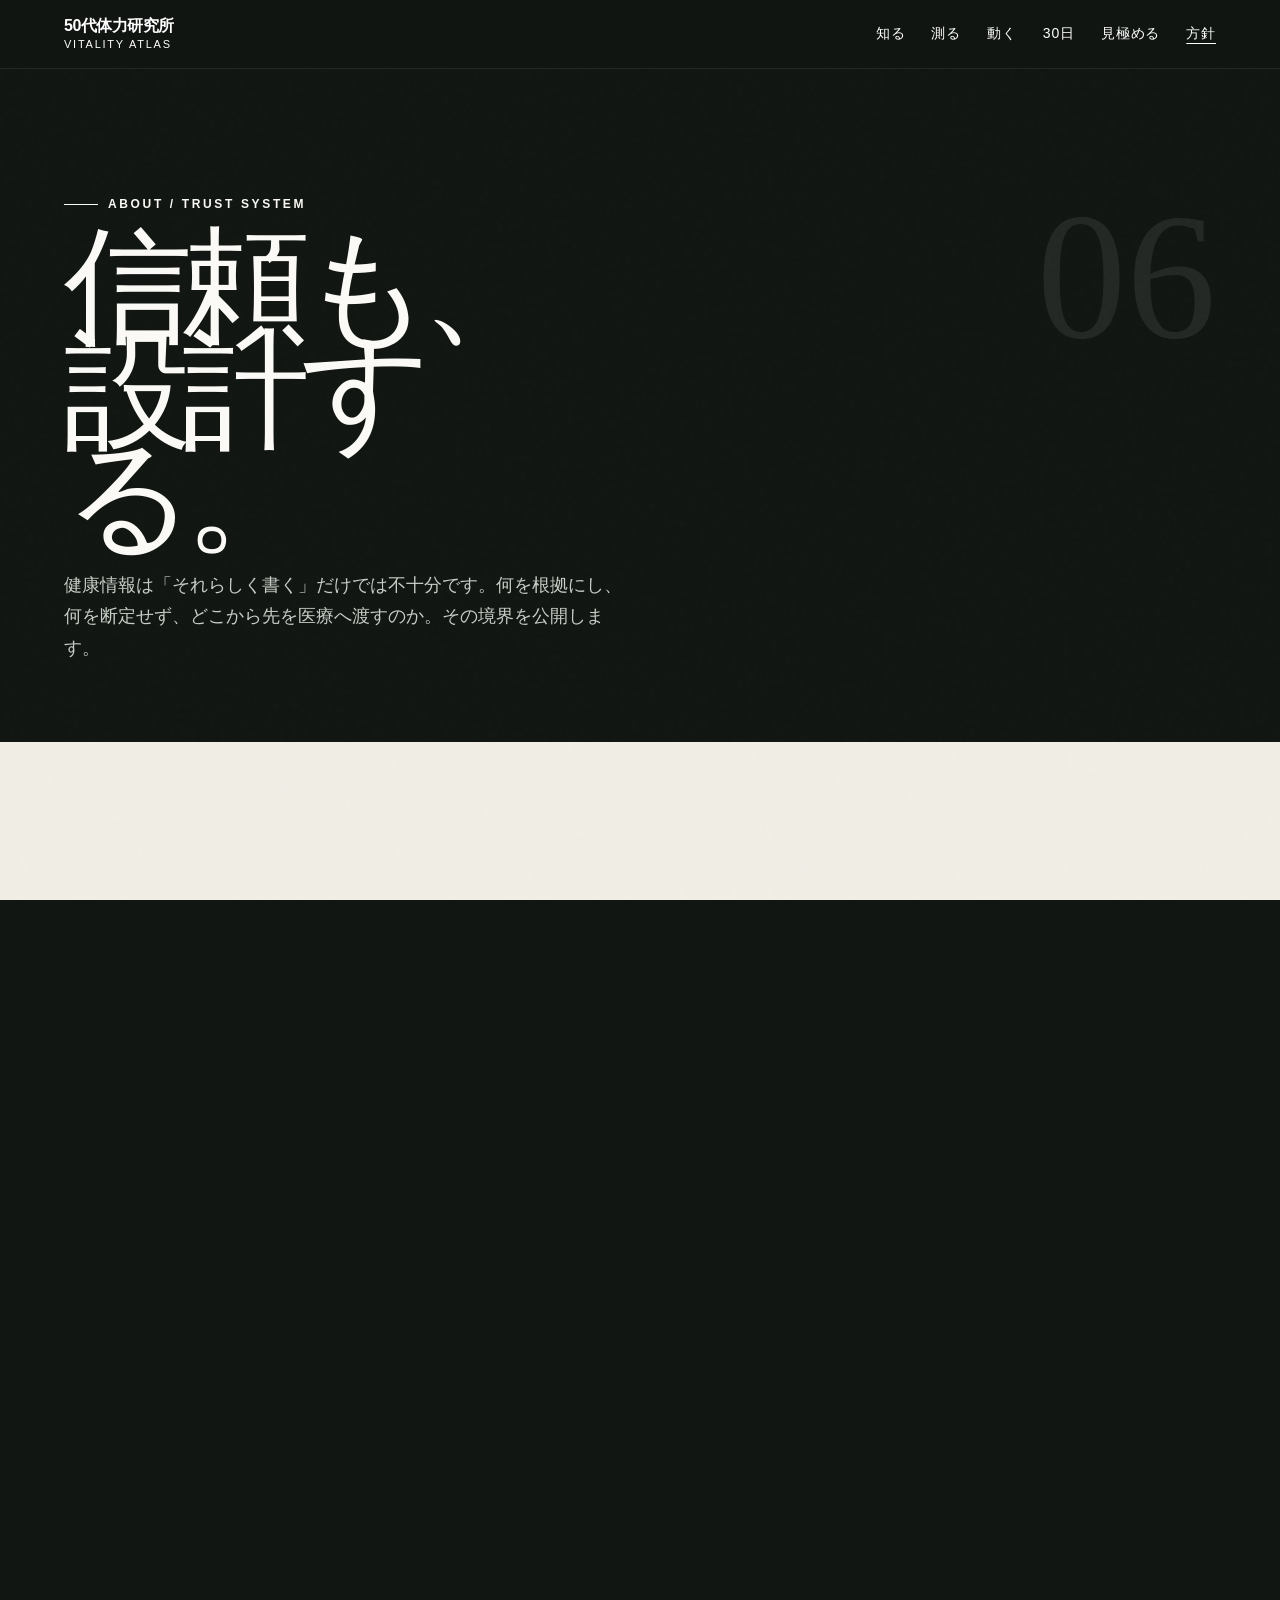
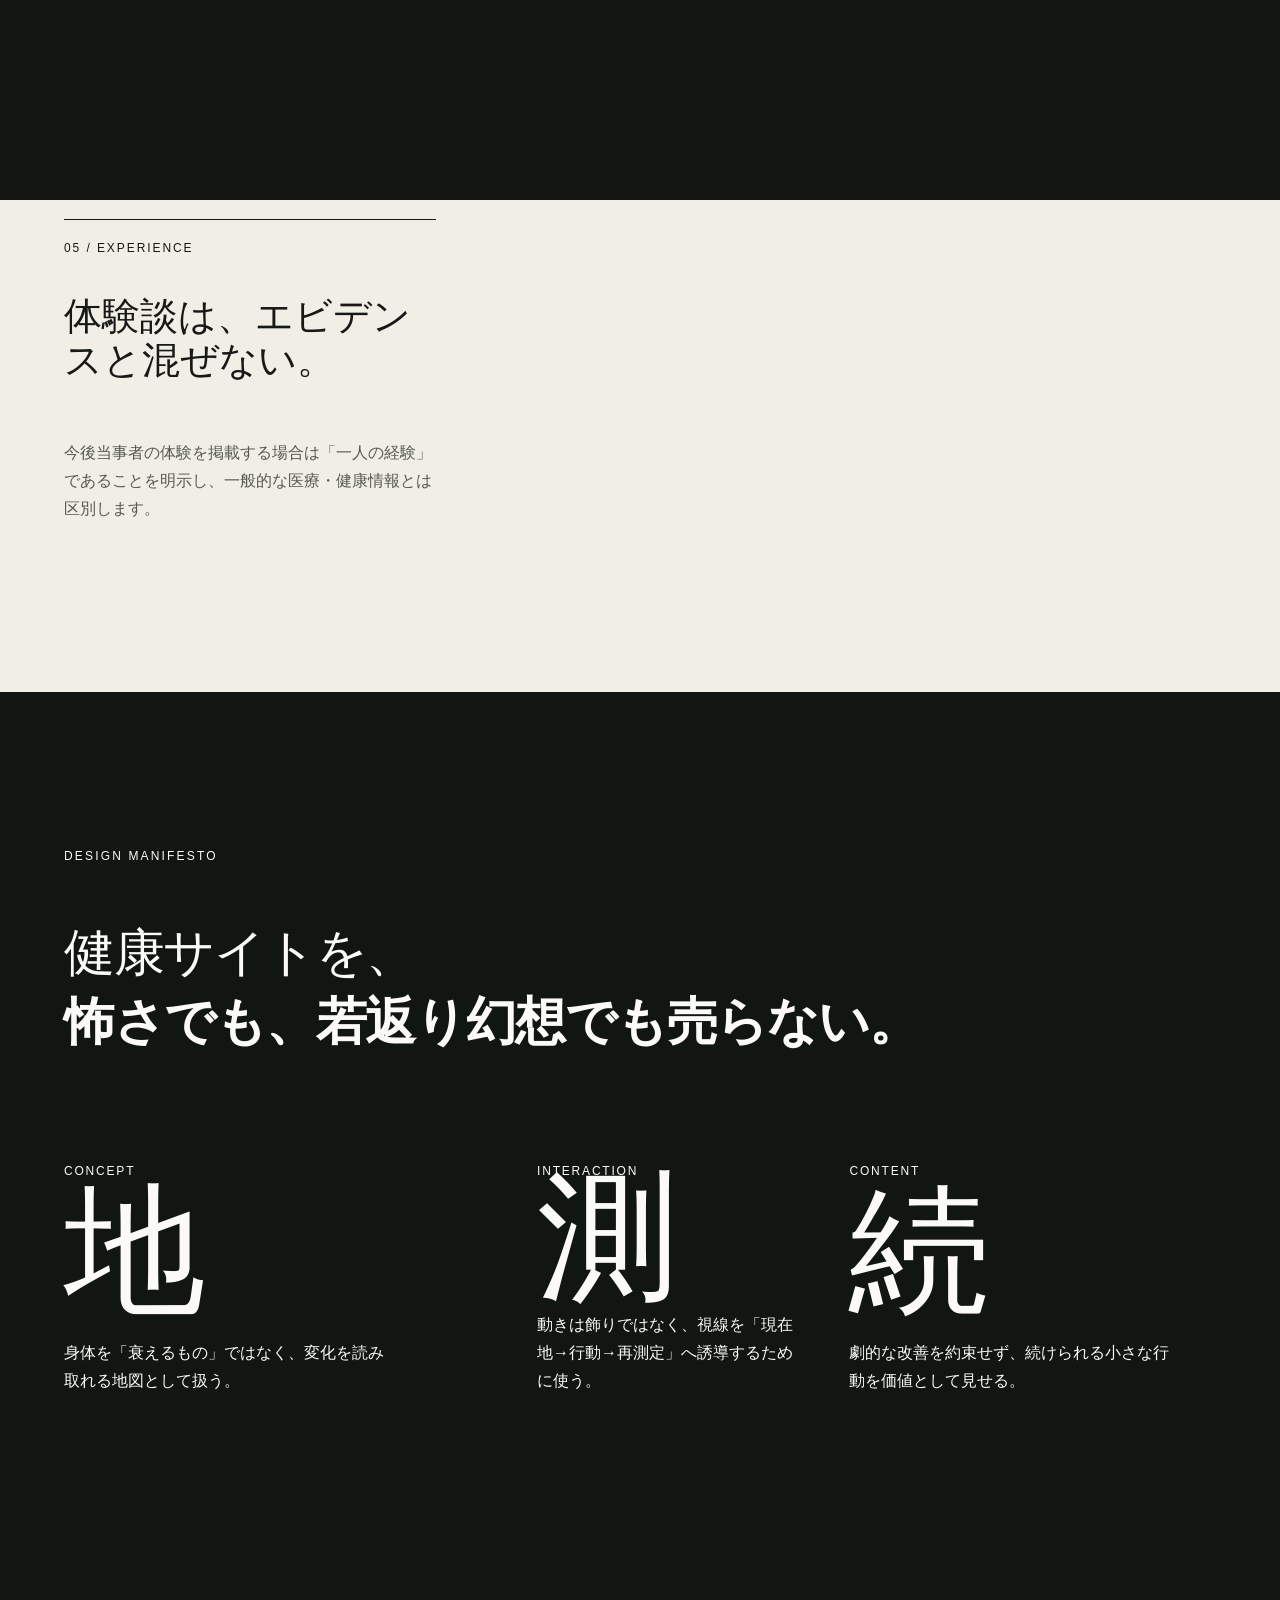
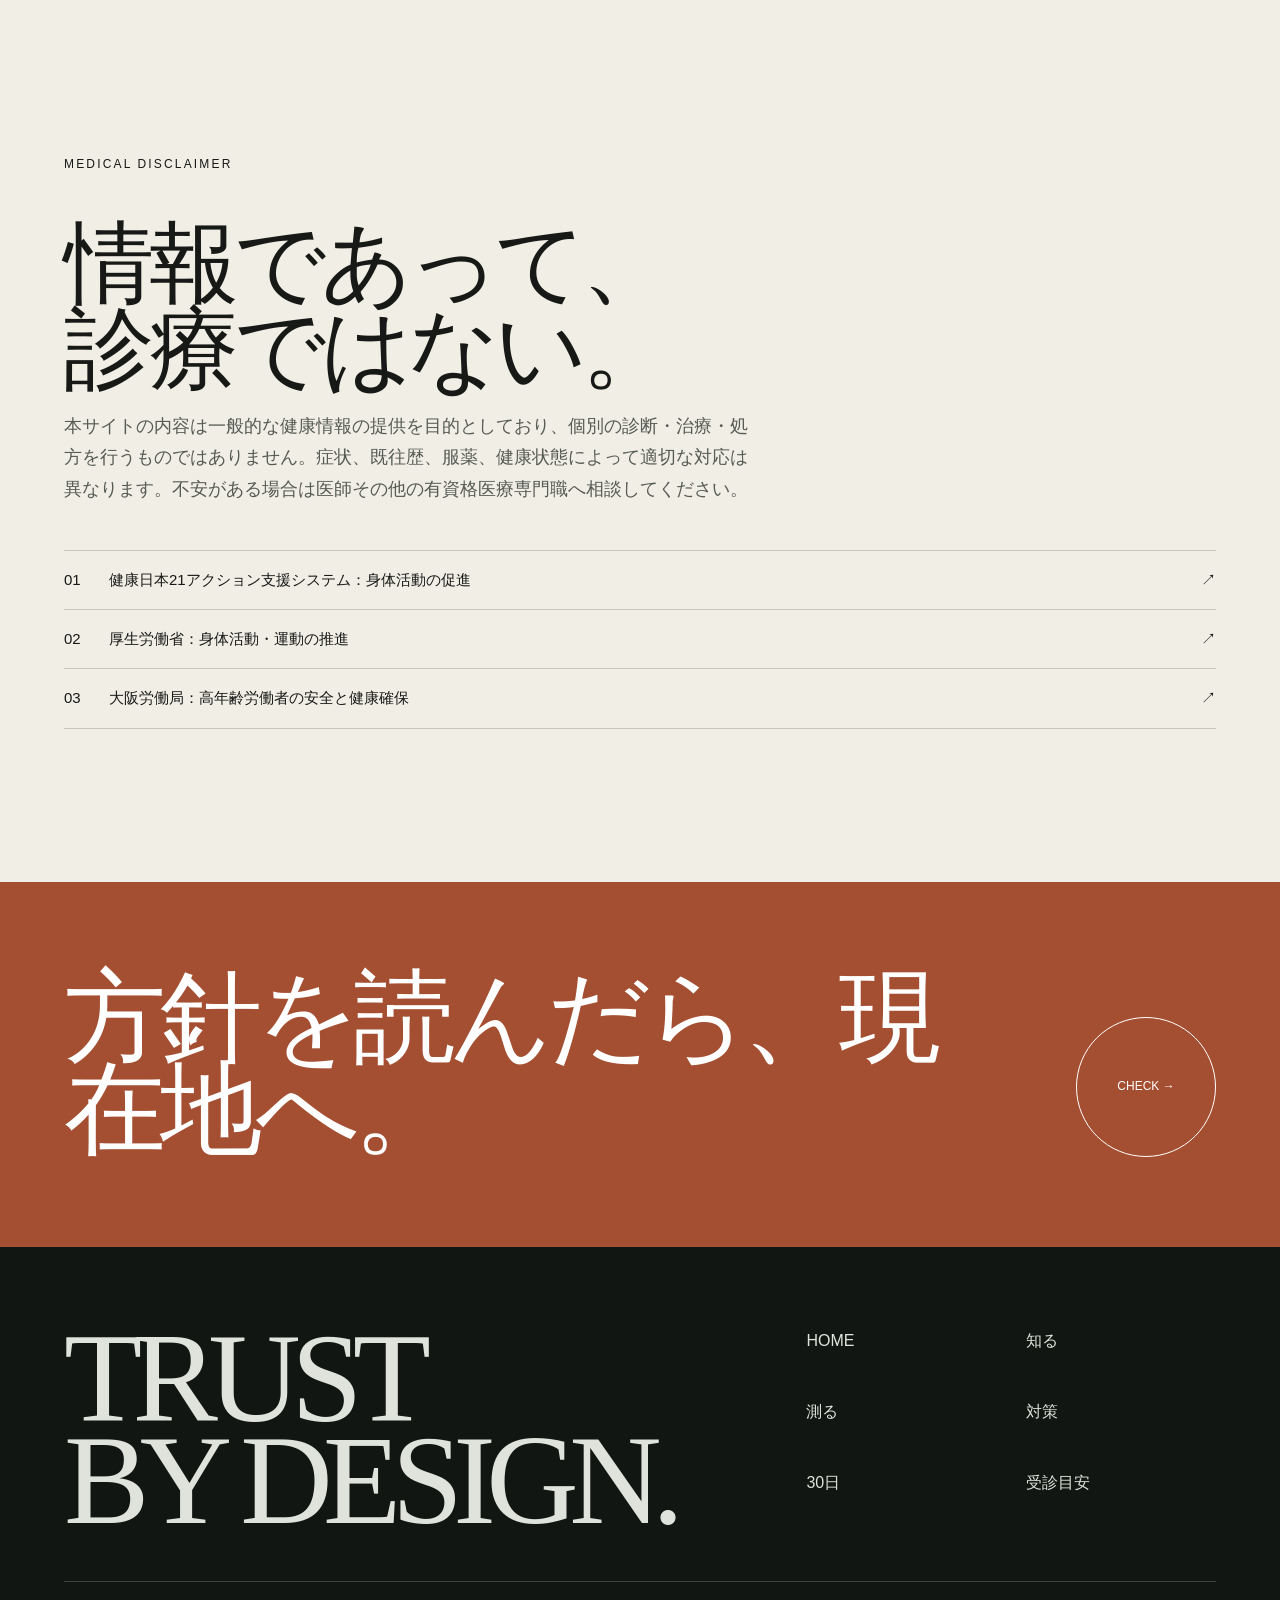
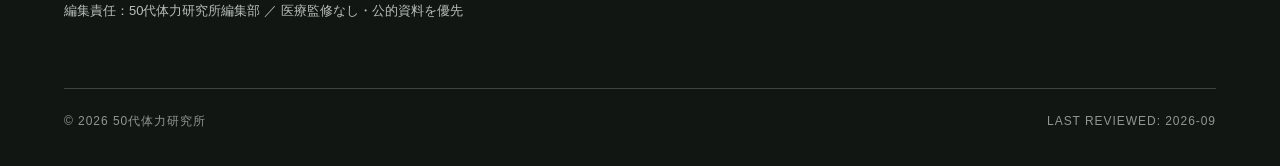
==== commit cd36a9b0: "Fix mobile menu accessibility and hero contrast" ====
--- a/about/index.html
+++ b/about/index.html
@@ -1 +1 @@
-<!doctype html><html lang="ja"><head><meta charset="utf-8"><meta name="viewport" content="width=device-width,initial-scale=1"><title>編集・出典・免責方針｜VITALITY ATLAS</title><meta name="description" content="50代体力研究所の編集方針、出典方針、医療情報の扱い、更新方針を公開します。"><link rel="canonical" href="https://oosaka0123-sudo.github.io/50plus-vitality-jp/about/"><meta property="og:title" content="編集・出典・免責方針｜VITALITY ATLAS"><meta property="og:description" content="信頼をデザインの一部にする。"><meta property="og:image" content="https://oosaka0123-sudo.github.io/50plus-vitality-jp/assets/og-image.png"><meta name="twitter:card" content="summary_large_image"><meta name="theme-color" content="#111612"><meta name="author" content="50代体力研究所編集部"><link rel="icon" href="../assets/favicon.svg" type="image/svg+xml"><link rel="manifest" href="../manifest.webmanifest"><link rel="stylesheet" href="../assets/style.css"></head><body><a class="skip" href="#main">本文へ移動</a><div class="page-transition"></div><header class="site-head"><a class="logo" href="../">50代体力研究所<small>VITALITY ATLAS</small></a><nav class="desk-nav" aria-label="主要ナビゲーション"><a href="../learn/">知る</a><a href="../check/">測る</a><a href="../action/">動く</a><a href="../program/">30日</a><a href="../medical/">見極める</a><a href="./">方針</a></nav><button class="menu-btn" type="button" aria-label="メニューを開く" aria-expanded="false"><span></span></button></header><div class="menu-panel" aria-hidden="true"><nav><a href="../">00 / HOME</a><a href="../learn/">01 / LEARN</a><a href="../check/">02 / CHECK</a><a href="../action/">03 / ACTION</a><a href="../program/">04 / 30 DAYS</a><a href="../medical/">05 / MEDICAL</a><a href="./">06 / ABOUT</a></nav></div><main id="main"><section class="page-hero hero-dark"><span class="page-no">06</span><div class="page-hero-copy"><div class="kicker">ABOUT / TRUST SYSTEM</div><h1>信頼も、<br>設計する。</h1><p class="body-copy">健康情報は「それらしく書く」だけでは不十分です。何を根拠にし、何を断定せず、どこから先を医療へ渡すのか。その境界を公開します。</p></div><div class="page-hero-art clip-reveal"><img src="../assets/visuals/about.svg" alt="出典、安全、更新、経験、明瞭さを六角形で表した信頼設計図"></div></section><section class="section"><div class="section-label">EDITORIAL PRINCIPLES</div><div class="editorial-grid"><article class="editorial-card wide tall reveal"><span class="tag">01 / PRIMARY SOURCES</span><h3>公的機関・学会・原著へ戻れる。</h3><p>厚生労働省、健康日本21関連、公的研究機関など一次情報・準一次情報を優先し、記事内またはページ末尾から確認できるようにします。</p></article><article class="editorial-card reveal"><span class="tag">02 / NO DIAGNOSIS</span><h3>セルフチェックで病名を出さない。</h3><p>チェックは生活習慣と自覚症状を整理するためのもので、病気の有無や治療方針を判定しません。</p></article><article class="editorial-card reveal"><span class="tag">03 / SAFETY</span><h3>不安な症状は受診を先に。</h3><p>「運動不足」と決めつけると危険な場面があるため、赤信号となる症状を別ページで明示します。</p></article><article class="editorial-card wide reveal"><span class="tag">04 / UPDATE</span><h3>制度・ガイド更新時は、根拠から更新する。</h3><p>古い数字だけが残らないよう、公的資料の更新を確認し、重要な変更があれば本文と出典を見直します。</p></article><article class="editorial-card reveal"><span class="tag">05 / EXPERIENCE</span><h3>体験談は、エビデンスと混ぜない。</h3><p>今後当事者の体験を掲載する場合は「一人の経験」であることを明示し、一般的な医療・健康情報とは区別します。</p></article></div></section><section class="section section-dark"><div class="section-label">DESIGN MANIFESTO</div><p class="copy-xl reveal">健康サイトを、<br><strong>怖さでも、若返り幻想でも売らない。</strong></p><div class="measure-grid reveal"><article class="measure"><small>CONCEPT</small><div class="measure-num">地</div><p>身体を「衰えるもの」ではなく、変化を読み取れる地図として扱う。</p></article><article class="measure"><small>INTERACTION</small><div class="measure-num">測</div><p>動きは飾りではなく、視線を「現在地→行動→再測定」へ誘導するために使う。</p></article><article class="measure"><small>CONTENT</small><div class="measure-num">続</div><p>劇的な改善を約束せず、続けられる小さな行動を価値として見せる。</p></article></div></section><section class="section"><div class="section-label">MEDICAL DISCLAIMER</div><h2 class="display reveal">情報であって、<br>診療ではない。</h2><p class="body-copy reveal">本サイトの内容は一般的な健康情報の提供を目的としており、個別の診断・治療・処方を行うものではありません。症状、既往歴、服薬、健康状態によって適切な対応は異なります。不安がある場合は医師その他の有資格医療専門職へ相談してください。</p><div class="source-list reveal"><a href="https://kennet.mhlw.go.jp/tools/tools_physical/index" target="_blank" rel="noopener"><span>01</span><span>健康日本21アクション支援システム：身体活動の促進</span><span>↗</span></a><a href="https://www.mhlw.go.jp/stf/seisakunitsuite/bunya/kenkou_iryou/kenkou/undou/index.html" target="_blank" rel="noopener"><span>02</span><span>厚生労働省：身体活動・運動の推進</span><span>↗</span></a><a href="https://jsite.mhlw.go.jp/osaka-roudoukyoku/hourei_seido_tetsuzuki/anzen_eisei/hourei_seido/_17129/eige_friendly_00002.html" target="_blank" rel="noopener"><span>03</span><span>大阪労働局：高年齢労働者の安全と健康確保</span><span>↗</span></a></div></section><section class="cta-band"><h2>方針を読んだら、現在地へ。</h2><a class="circle-link" href="../check/">CHECK →</a></section></main><footer class="footer"><div class="footer-top"><div class="footer-word">TRUST<br>BY DESIGN.</div><nav><a href="../">HOME</a><a href="../learn/">知る</a><a href="../check/">測る</a><a href="../action/">対策</a><a href="../program/">30日</a><a href="../medical/">受診目安</a></nav></div><div class="editorial-note">編集責任：50代体力研究所編集部 ／ 医療監修なし・公的資料を優先</div><div class="footer-bottom"><span>© 2026 50代体力研究所</span><span>LAST REVIEWED: 2026-09</span></div></footer><script src="../assets/app.js"></script></body></html>+<!doctype html><html lang="ja"><head><meta charset="utf-8"><meta name="viewport" content="width=device-width,initial-scale=1"><title>編集・出典・免責方針｜VITALITY ATLAS</title><meta name="description" content="50代体力研究所の編集方針、出典方針、医療情報の扱い、更新方針を公開します。"><link rel="canonical" href="https://oosaka0123-sudo.github.io/50plus-vitality-jp/about/"><meta property="og:title" content="編集・出典・免責方針｜VITALITY ATLAS"><meta property="og:description" content="信頼をデザインの一部にする。"><meta property="og:image" content="https://oosaka0123-sudo.github.io/50plus-vitality-jp/assets/og-image.png"><meta name="twitter:card" content="summary_large_image"><meta name="theme-color" content="#111612"><meta name="author" content="50代体力研究所編集部"><link rel="icon" href="../assets/favicon.svg" type="image/svg+xml"><link rel="manifest" href="../manifest.webmanifest"><link rel="stylesheet" href="../assets/style.css"></head><body><a class="skip" href="#main">本文へ移動</a><div class="page-transition"></div><header class="site-head"><a class="logo" href="../">50代体力研究所<small>VITALITY ATLAS</small></a><nav class="desk-nav" aria-label="主要ナビゲーション"><a href="../learn/">知る</a><a href="../check/">測る</a><a href="../action/">動く</a><a href="../program/">30日</a><a href="../medical/">見極める</a><a href="./">方針</a></nav><button class="menu-btn" type="button" aria-label="メニューを開く" aria-expanded="false"><span></span></button></header><div class="menu-panel" aria-hidden="true" inert><nav><a href="../">00 / HOME</a><a href="../learn/">01 / LEARN</a><a href="../check/">02 / CHECK</a><a href="../action/">03 / ACTION</a><a href="../program/">04 / 30 DAYS</a><a href="../medical/">05 / MEDICAL</a><a href="./">06 / ABOUT</a></nav></div><main id="main"><section class="page-hero hero-dark"><span class="page-no">06</span><div class="page-hero-copy"><div class="kicker">ABOUT / TRUST SYSTEM</div><h1>信頼も、<br>設計する。</h1><p class="body-copy">健康情報は「それらしく書く」だけでは不十分です。何を根拠にし、何を断定せず、どこから先を医療へ渡すのか。その境界を公開します。</p></div><div class="page-hero-art clip-reveal"><img src="../assets/visuals/about.svg" alt="出典、安全、更新、経験、明瞭さを六角形で表した信頼設計図"></div></section><section class="section"><div class="section-label">EDITORIAL PRINCIPLES</div><div class="editorial-grid"><article class="editorial-card wide tall reveal"><span class="tag">01 / PRIMARY SOURCES</span><h3>公的機関・学会・原著へ戻れる。</h3><p>厚生労働省、健康日本21関連、公的研究機関など一次情報・準一次情報を優先し、記事内またはページ末尾から確認できるようにします。</p></article><article class="editorial-card reveal"><span class="tag">02 / NO DIAGNOSIS</span><h3>セルフチェックで病名を出さない。</h3><p>チェックは生活習慣と自覚症状を整理するためのもので、病気の有無や治療方針を判定しません。</p></article><article class="editorial-card reveal"><span class="tag">03 / SAFETY</span><h3>不安な症状は受診を先に。</h3><p>「運動不足」と決めつけると危険な場面があるため、赤信号となる症状を別ページで明示します。</p></article><article class="editorial-card wide reveal"><span class="tag">04 / UPDATE</span><h3>制度・ガイド更新時は、根拠から更新する。</h3><p>古い数字だけが残らないよう、公的資料の更新を確認し、重要な変更があれば本文と出典を見直します。</p></article><article class="editorial-card reveal"><span class="tag">05 / EXPERIENCE</span><h3>体験談は、エビデンスと混ぜない。</h3><p>今後当事者の体験を掲載する場合は「一人の経験」であることを明示し、一般的な医療・健康情報とは区別します。</p></article></div></section><section class="section section-dark"><div class="section-label">DESIGN MANIFESTO</div><p class="copy-xl reveal">健康サイトを、<br><strong>怖さでも、若返り幻想でも売らない。</strong></p><div class="measure-grid reveal"><article class="measure"><small>CONCEPT</small><div class="measure-num">地</div><p>身体を「衰えるもの」ではなく、変化を読み取れる地図として扱う。</p></article><article class="measure"><small>INTERACTION</small><div class="measure-num">測</div><p>動きは飾りではなく、視線を「現在地→行動→再測定」へ誘導するために使う。</p></article><article class="measure"><small>CONTENT</small><div class="measure-num">続</div><p>劇的な改善を約束せず、続けられる小さな行動を価値として見せる。</p></article></div></section><section class="section"><div class="section-label">MEDICAL DISCLAIMER</div><h2 class="display reveal">情報であって、<br>診療ではない。</h2><p class="body-copy reveal">本サイトの内容は一般的な健康情報の提供を目的としており、個別の診断・治療・処方を行うものではありません。症状、既往歴、服薬、健康状態によって適切な対応は異なります。不安がある場合は医師その他の有資格医療専門職へ相談してください。</p><div class="source-list reveal"><a href="https://kennet.mhlw.go.jp/tools/tools_physical/index" target="_blank" rel="noopener"><span>01</span><span>健康日本21アクション支援システム：身体活動の促進</span><span>↗</span></a><a href="https://www.mhlw.go.jp/stf/seisakunitsuite/bunya/kenkou_iryou/kenkou/undou/index.html" target="_blank" rel="noopener"><span>02</span><span>厚生労働省：身体活動・運動の推進</span><span>↗</span></a><a href="https://jsite.mhlw.go.jp/osaka-roudoukyoku/hourei_seido_tetsuzuki/anzen_eisei/hourei_seido/_17129/eige_friendly_00002.html" target="_blank" rel="noopener"><span>03</span><span>大阪労働局：高年齢労働者の安全と健康確保</span><span>↗</span></a></div></section><section class="cta-band"><h2>方針を読んだら、現在地へ。</h2><a class="circle-link" href="../check/">CHECK →</a></section></main><footer class="footer"><div class="footer-top"><div class="footer-word">TRUST<br>BY DESIGN.</div><nav><a href="../">HOME</a><a href="../learn/">知る</a><a href="../check/">測る</a><a href="../action/">対策</a><a href="../program/">30日</a><a href="../medical/">受診目安</a></nav></div><div class="editorial-note">編集責任：50代体力研究所編集部 ／ 医療監修なし・公的資料を優先</div><div class="footer-bottom"><span>© 2026 50代体力研究所</span><span>LAST REVIEWED: 2026-09</span></div></footer><script src="../assets/app.js"></script></body></html>
--- a/assets/style.css
+++ b/assets/style.css
@@ -7,3 +7,5 @@
 .desk-nav a[aria-current="page"],.menu-panel a[aria-current="page"]{text-decoration:underline;text-underline-offset:5px}.fallback-list{font-size:17px;line-height:1.9;margin:24px 0 42px;padding-left:1.5em}.fallback-list li{margin:8px 0}.editorial-note{border-top:1px solid #3d443e;margin-top:50px;padding-top:18px;color:#b7beb7;font-size:13px}
 .answers button[aria-pressed="true"]{background:var(--ink);color:var(--paper)}
 @media(max-width:560px){.hero-lead{font-size:17px}.site-head{padding-bottom:12px}.kicker,.section-label{font-size:12px}.footer-bottom{font-size:12px}}
+
+.hero-dark .body-copy{color:#c8cec7}
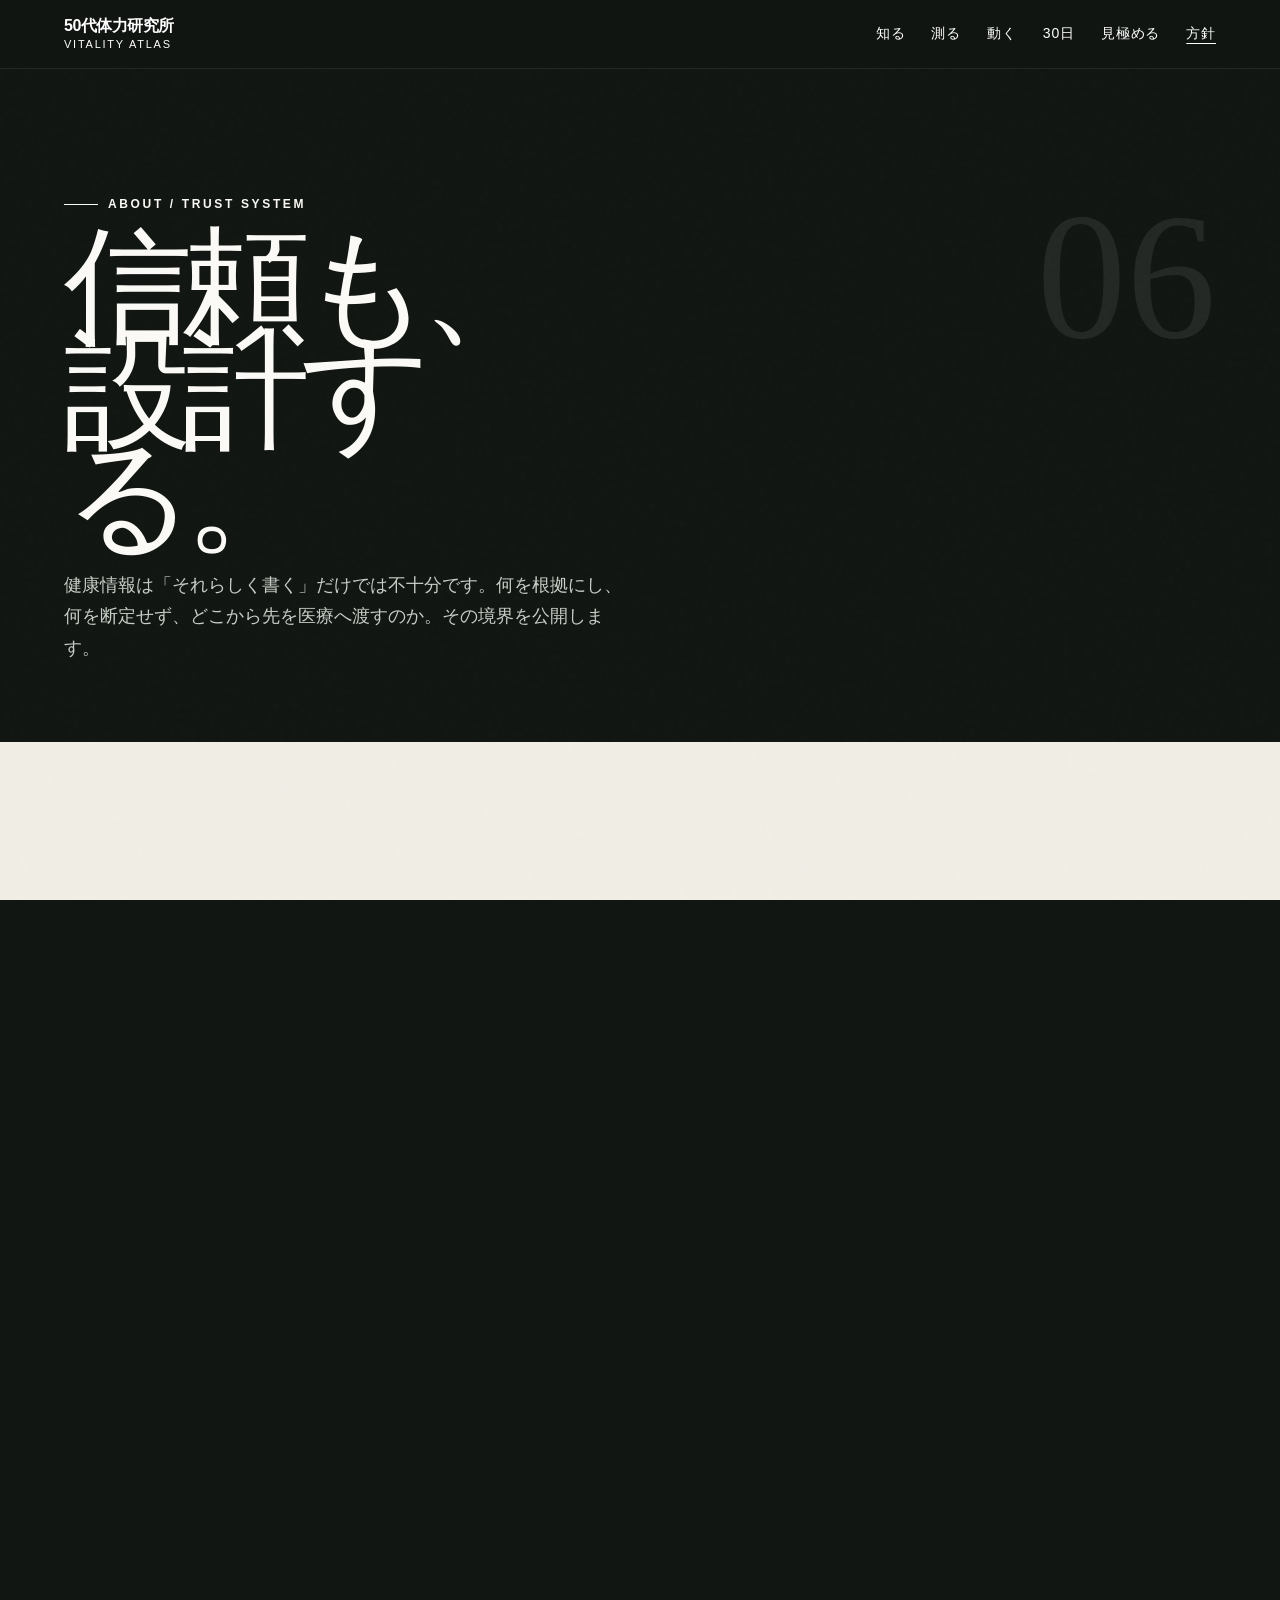
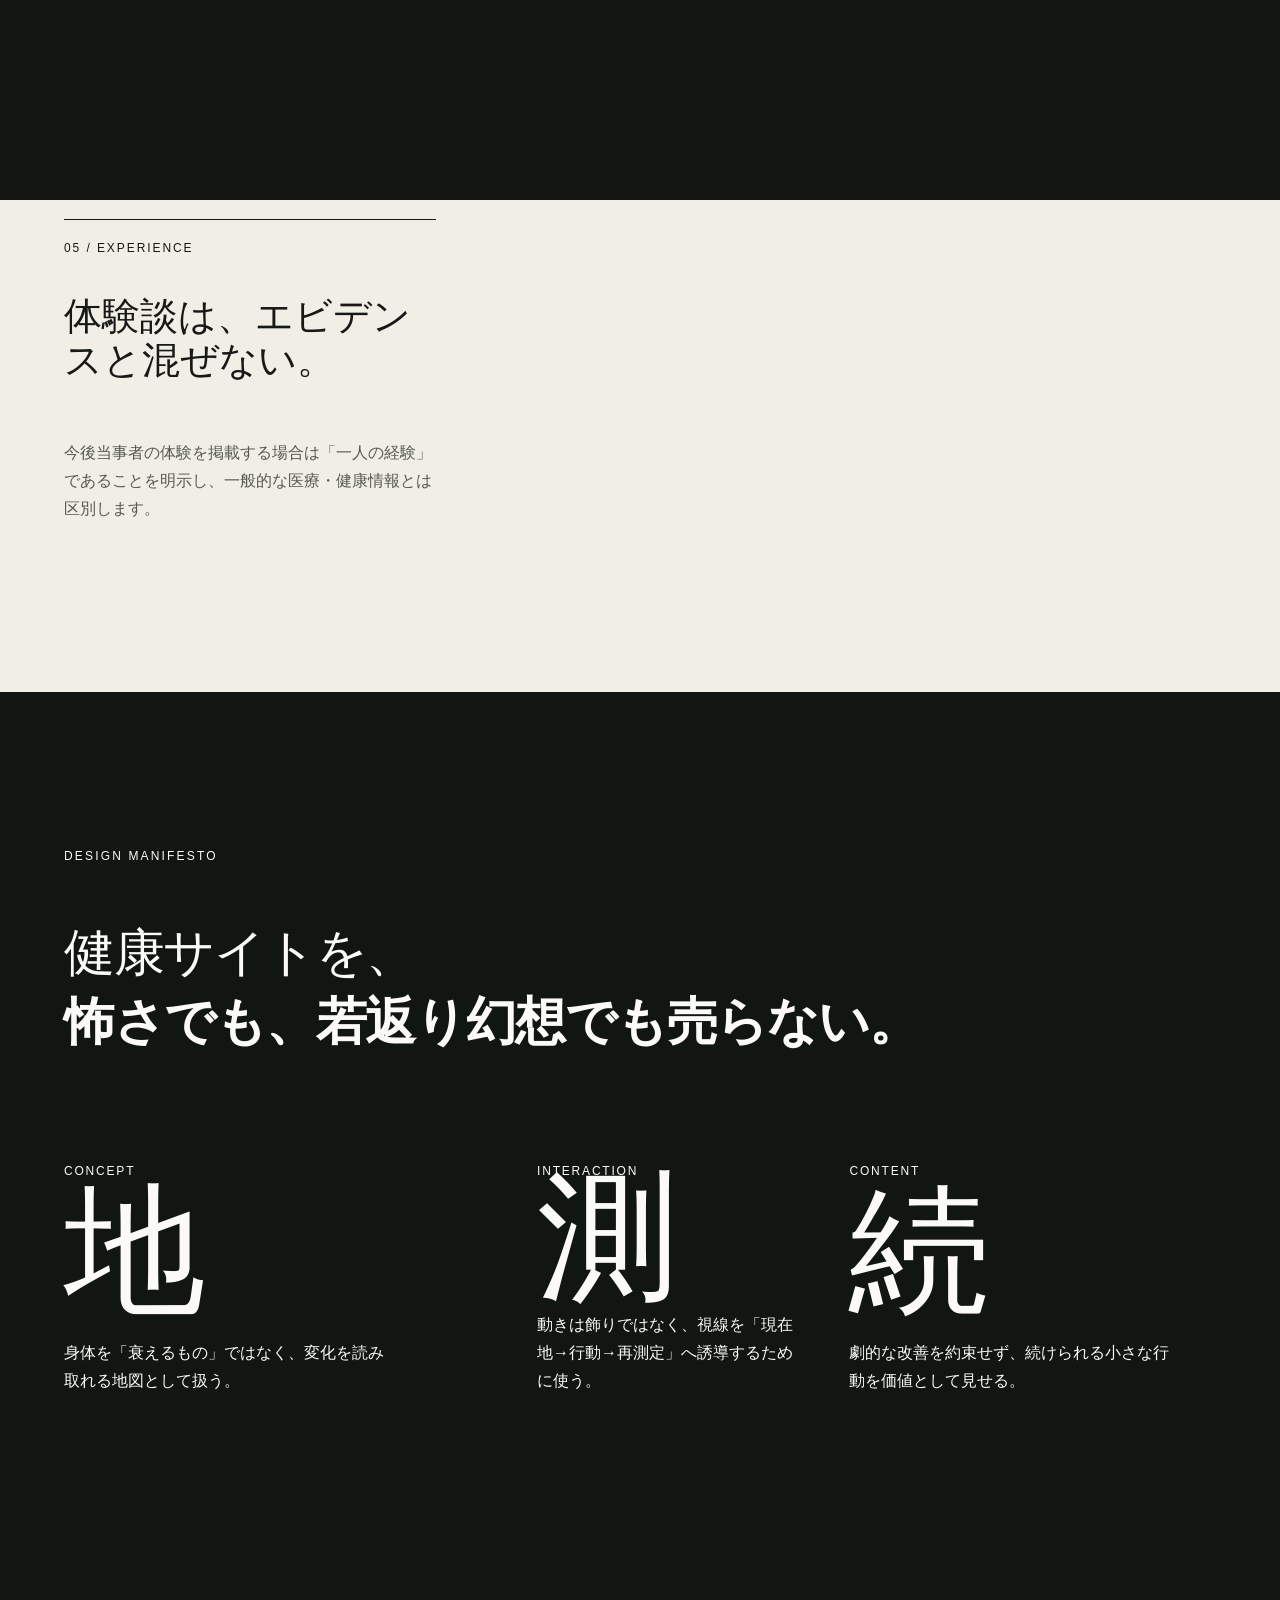
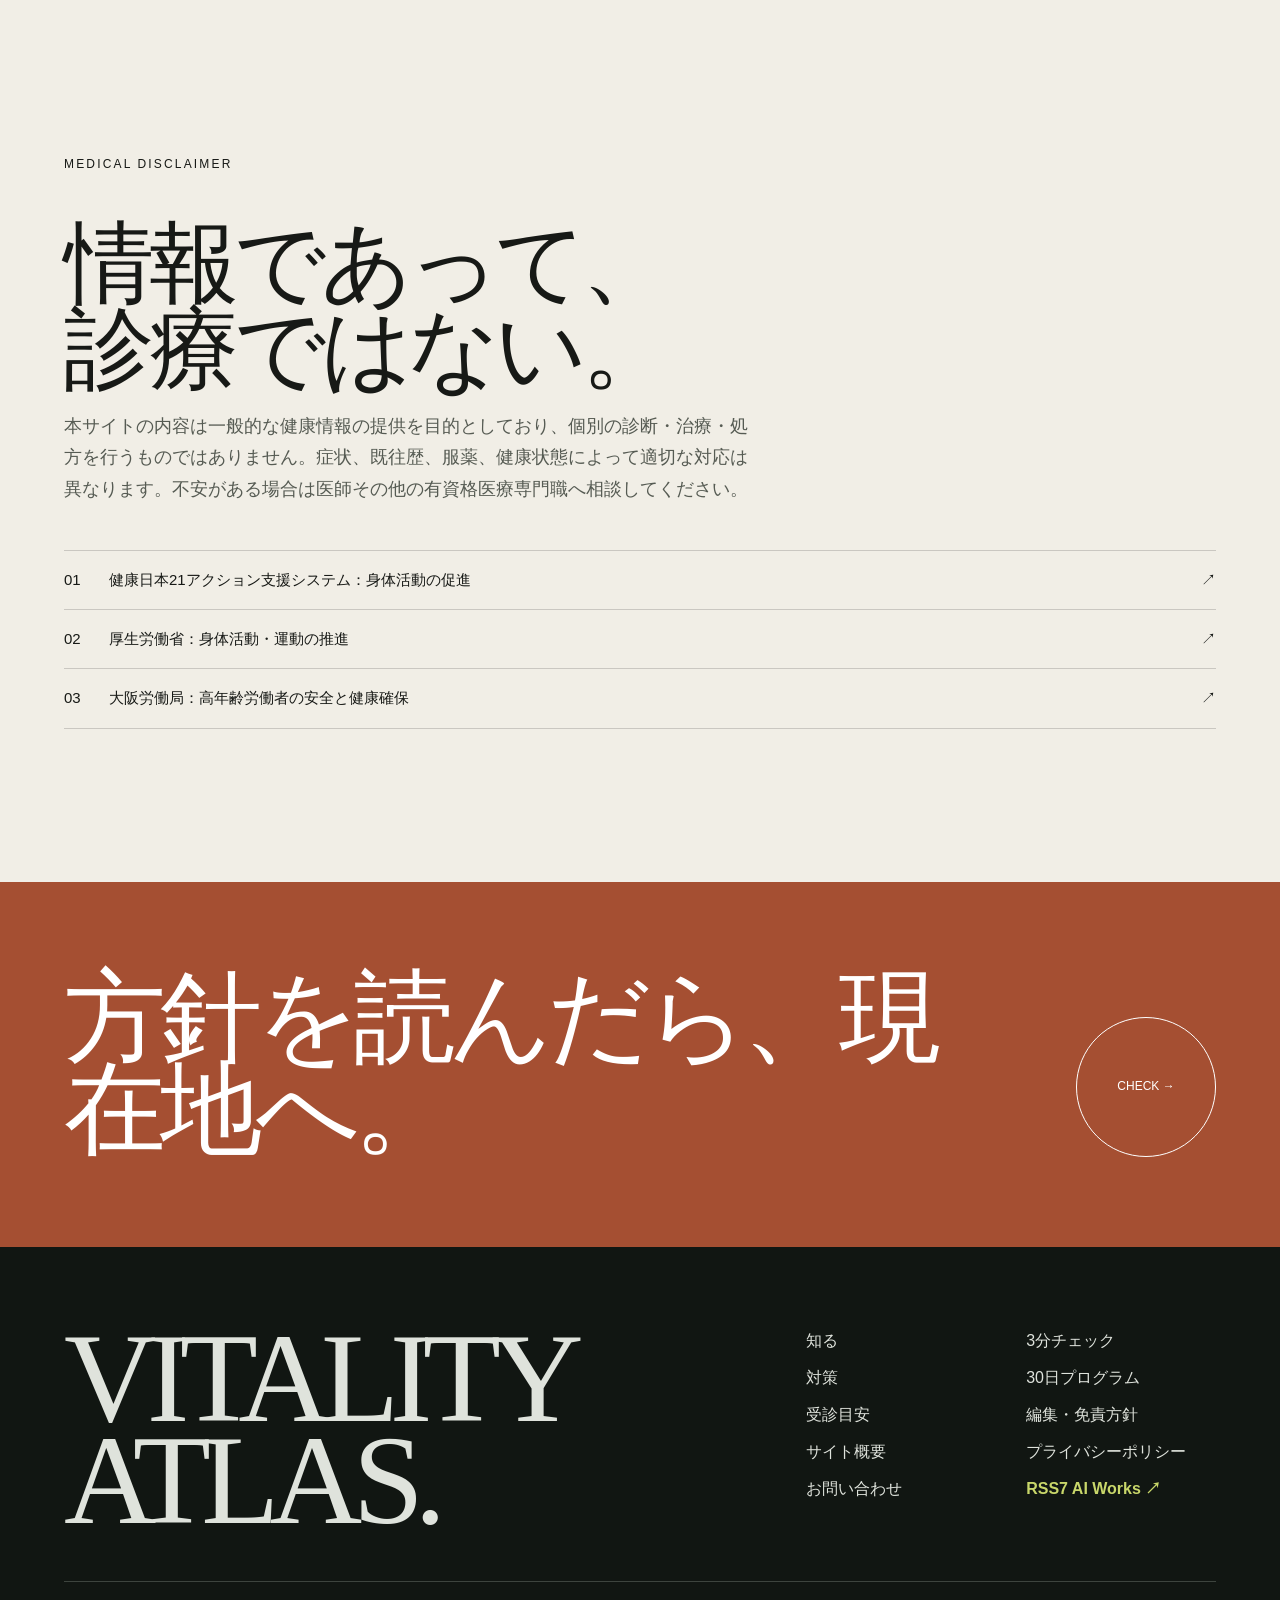
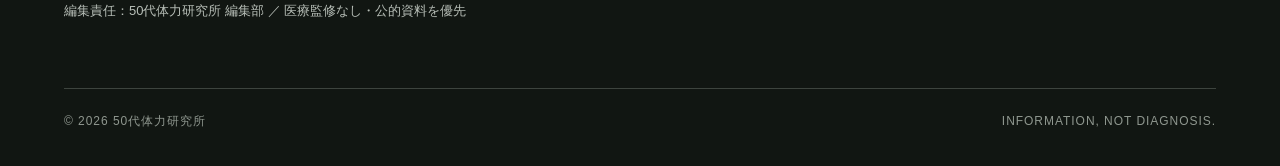
==== commit 6c2c5d3d: "Add privacy overview contact pages and RSS7 footer link" ====
--- a/about/index.html
+++ b/about/index.html
@@ -1 +1 @@
-<!doctype html><html lang="ja"><head><meta charset="utf-8"><meta name="viewport" content="width=device-width,initial-scale=1"><title>編集・出典・免責方針｜VITALITY ATLAS</title><meta name="description" content="50代体力研究所の編集方針、出典方針、医療情報の扱い、更新方針を公開します。"><link rel="canonical" href="https://oosaka0123-sudo.github.io/50plus-vitality-jp/about/"><meta property="og:title" content="編集・出典・免責方針｜VITALITY ATLAS"><meta property="og:description" content="信頼をデザインの一部にする。"><meta property="og:image" content="https://oosaka0123-sudo.github.io/50plus-vitality-jp/assets/og-image.png"><meta name="twitter:card" content="summary_large_image"><meta name="theme-color" content="#111612"><meta name="author" content="50代体力研究所編集部"><link rel="icon" href="../assets/favicon.svg" type="image/svg+xml"><link rel="manifest" href="../manifest.webmanifest"><link rel="stylesheet" href="../assets/style.css"></head><body><a class="skip" href="#main">本文へ移動</a><div class="page-transition"></div><header class="site-head"><a class="logo" href="../">50代体力研究所<small>VITALITY ATLAS</small></a><nav class="desk-nav" aria-label="主要ナビゲーション"><a href="../learn/">知る</a><a href="../check/">測る</a><a href="../action/">動く</a><a href="../program/">30日</a><a href="../medical/">見極める</a><a href="./">方針</a></nav><button class="menu-btn" type="button" aria-label="メニューを開く" aria-expanded="false"><span></span></button></header><div class="menu-panel" aria-hidden="true" inert><nav><a href="../">00 / HOME</a><a href="../learn/">01 / LEARN</a><a href="../check/">02 / CHECK</a><a href="../action/">03 / ACTION</a><a href="../program/">04 / 30 DAYS</a><a href="../medical/">05 / MEDICAL</a><a href="./">06 / ABOUT</a></nav></div><main id="main"><section class="page-hero hero-dark"><span class="page-no">06</span><div class="page-hero-copy"><div class="kicker">ABOUT / TRUST SYSTEM</div><h1>信頼も、<br>設計する。</h1><p class="body-copy">健康情報は「それらしく書く」だけでは不十分です。何を根拠にし、何を断定せず、どこから先を医療へ渡すのか。その境界を公開します。</p></div><div class="page-hero-art clip-reveal"><img src="../assets/visuals/about.svg" alt="出典、安全、更新、経験、明瞭さを六角形で表した信頼設計図"></div></section><section class="section"><div class="section-label">EDITORIAL PRINCIPLES</div><div class="editorial-grid"><article class="editorial-card wide tall reveal"><span class="tag">01 / PRIMARY SOURCES</span><h3>公的機関・学会・原著へ戻れる。</h3><p>厚生労働省、健康日本21関連、公的研究機関など一次情報・準一次情報を優先し、記事内またはページ末尾から確認できるようにします。</p></article><article class="editorial-card reveal"><span class="tag">02 / NO DIAGNOSIS</span><h3>セルフチェックで病名を出さない。</h3><p>チェックは生活習慣と自覚症状を整理するためのもので、病気の有無や治療方針を判定しません。</p></article><article class="editorial-card reveal"><span class="tag">03 / SAFETY</span><h3>不安な症状は受診を先に。</h3><p>「運動不足」と決めつけると危険な場面があるため、赤信号となる症状を別ページで明示します。</p></article><article class="editorial-card wide reveal"><span class="tag">04 / UPDATE</span><h3>制度・ガイド更新時は、根拠から更新する。</h3><p>古い数字だけが残らないよう、公的資料の更新を確認し、重要な変更があれば本文と出典を見直します。</p></article><article class="editorial-card reveal"><span class="tag">05 / EXPERIENCE</span><h3>体験談は、エビデンスと混ぜない。</h3><p>今後当事者の体験を掲載する場合は「一人の経験」であることを明示し、一般的な医療・健康情報とは区別します。</p></article></div></section><section class="section section-dark"><div class="section-label">DESIGN MANIFESTO</div><p class="copy-xl reveal">健康サイトを、<br><strong>怖さでも、若返り幻想でも売らない。</strong></p><div class="measure-grid reveal"><article class="measure"><small>CONCEPT</small><div class="measure-num">地</div><p>身体を「衰えるもの」ではなく、変化を読み取れる地図として扱う。</p></article><article class="measure"><small>INTERACTION</small><div class="measure-num">測</div><p>動きは飾りではなく、視線を「現在地→行動→再測定」へ誘導するために使う。</p></article><article class="measure"><small>CONTENT</small><div class="measure-num">続</div><p>劇的な改善を約束せず、続けられる小さな行動を価値として見せる。</p></article></div></section><section class="section"><div class="section-label">MEDICAL DISCLAIMER</div><h2 class="display reveal">情報であって、<br>診療ではない。</h2><p class="body-copy reveal">本サイトの内容は一般的な健康情報の提供を目的としており、個別の診断・治療・処方を行うものではありません。症状、既往歴、服薬、健康状態によって適切な対応は異なります。不安がある場合は医師その他の有資格医療専門職へ相談してください。</p><div class="source-list reveal"><a href="https://kennet.mhlw.go.jp/tools/tools_physical/index" target="_blank" rel="noopener"><span>01</span><span>健康日本21アクション支援システム：身体活動の促進</span><span>↗</span></a><a href="https://www.mhlw.go.jp/stf/seisakunitsuite/bunya/kenkou_iryou/kenkou/undou/index.html" target="_blank" rel="noopener"><span>02</span><span>厚生労働省：身体活動・運動の推進</span><span>↗</span></a><a href="https://jsite.mhlw.go.jp/osaka-roudoukyoku/hourei_seido_tetsuzuki/anzen_eisei/hourei_seido/_17129/eige_friendly_00002.html" target="_blank" rel="noopener"><span>03</span><span>大阪労働局：高年齢労働者の安全と健康確保</span><span>↗</span></a></div></section><section class="cta-band"><h2>方針を読んだら、現在地へ。</h2><a class="circle-link" href="../check/">CHECK →</a></section></main><footer class="footer"><div class="footer-top"><div class="footer-word">TRUST<br>BY DESIGN.</div><nav><a href="../">HOME</a><a href="../learn/">知る</a><a href="../check/">測る</a><a href="../action/">対策</a><a href="../program/">30日</a><a href="../medical/">受診目安</a></nav></div><div class="editorial-note">編集責任：50代体力研究所編集部 ／ 医療監修なし・公的資料を優先</div><div class="footer-bottom"><span>© 2026 50代体力研究所</span><span>LAST REVIEWED: 2026-09</span></div></footer><script src="../assets/app.js"></script></body></html>+<!doctype html><html lang="ja"><head><meta charset="utf-8"><meta name="viewport" content="width=device-width,initial-scale=1"><title>編集・出典・免責方針｜VITALITY ATLAS</title><meta name="description" content="50代体力研究所の編集方針、出典方針、医療情報の扱い、更新方針を公開します。"><link rel="canonical" href="https://oosaka0123-sudo.github.io/50plus-vitality-jp/about/"><meta property="og:title" content="編集・出典・免責方針｜VITALITY ATLAS"><meta property="og:description" content="信頼をデザインの一部にする。"><meta property="og:image" content="https://oosaka0123-sudo.github.io/50plus-vitality-jp/assets/og-image.png"><meta name="twitter:card" content="summary_large_image"><meta name="theme-color" content="#111612"><meta name="author" content="50代体力研究所編集部"><link rel="icon" href="../assets/favicon.svg" type="image/svg+xml"><link rel="manifest" href="../manifest.webmanifest"><link rel="stylesheet" href="../assets/style.css"></head><body><a class="skip" href="#main">本文へ移動</a><div class="page-transition"></div><header class="site-head"><a class="logo" href="../">50代体力研究所<small>VITALITY ATLAS</small></a><nav class="desk-nav" aria-label="主要ナビゲーション"><a href="../learn/">知る</a><a href="../check/">測る</a><a href="../action/">動く</a><a href="../program/">30日</a><a href="../medical/">見極める</a><a href="./">方針</a></nav><button class="menu-btn" type="button" aria-label="メニューを開く" aria-expanded="false"><span></span></button></header><div class="menu-panel" aria-hidden="true" inert><nav><a href="../">00 / HOME</a><a href="../learn/">01 / LEARN</a><a href="../check/">02 / CHECK</a><a href="../action/">03 / ACTION</a><a href="../program/">04 / 30 DAYS</a><a href="../medical/">05 / MEDICAL</a><a href="./">06 / ABOUT</a></nav></div><main id="main"><section class="page-hero hero-dark"><span class="page-no">06</span><div class="page-hero-copy"><div class="kicker">ABOUT / TRUST SYSTEM</div><h1>信頼も、<br>設計する。</h1><p class="body-copy">健康情報は「それらしく書く」だけでは不十分です。何を根拠にし、何を断定せず、どこから先を医療へ渡すのか。その境界を公開します。</p></div><div class="page-hero-art photo-hero clip-reveal"><picture><source media="(max-width:700px)" srcset="../assets/photos/pottery-studio-640.webp"><img src="../assets/photos/pottery-studio-1280.webp" alt="陶芸工房で丁寧に作業する人たち" width="1280" height="720" loading="eager" decoding="async"></picture></div></section><section class="section"><div class="section-label">EDITORIAL PRINCIPLES</div><div class="editorial-grid"><article class="editorial-card wide tall reveal"><span class="tag">01 / PRIMARY SOURCES</span><h3>公的機関・学会・原著へ戻れる。</h3><p>厚生労働省、健康日本21関連、公的研究機関など一次情報・準一次情報を優先し、記事内またはページ末尾から確認できるようにします。</p></article><article class="editorial-card reveal"><span class="tag">02 / NO DIAGNOSIS</span><h3>セルフチェックで病名を出さない。</h3><p>チェックは生活習慣と自覚症状を整理するためのもので、病気の有無や治療方針を判定しません。</p></article><article class="editorial-card reveal"><span class="tag">03 / SAFETY</span><h3>不安な症状は受診を先に。</h3><p>「運動不足」と決めつけると危険な場面があるため、赤信号となる症状を別ページで明示します。</p></article><article class="editorial-card wide reveal"><span class="tag">04 / UPDATE</span><h3>制度・ガイド更新時は、根拠から更新する。</h3><p>古い数字だけが残らないよう、公的資料の更新を確認し、重要な変更があれば本文と出典を見直します。</p></article><article class="editorial-card reveal"><span class="tag">05 / EXPERIENCE</span><h3>体験談は、エビデンスと混ぜない。</h3><p>今後当事者の体験を掲載する場合は「一人の経験」であることを明示し、一般的な医療・健康情報とは区別します。</p></article></div></section><section class="section section-dark"><div class="section-label">DESIGN MANIFESTO</div><p class="copy-xl reveal">健康サイトを、<br><strong>怖さでも、若返り幻想でも売らない。</strong></p><div class="measure-grid reveal"><article class="measure"><small>CONCEPT</small><div class="measure-num">地</div><p>身体を「衰えるもの」ではなく、変化を読み取れる地図として扱う。</p></article><article class="measure"><small>INTERACTION</small><div class="measure-num">測</div><p>動きは飾りではなく、視線を「現在地→行動→再測定」へ誘導するために使う。</p></article><article class="measure"><small>CONTENT</small><div class="measure-num">続</div><p>劇的な改善を約束せず、続けられる小さな行動を価値として見せる。</p></article></div></section><section class="section"><div class="section-label">MEDICAL DISCLAIMER</div><h2 class="display reveal">情報であって、<br>診療ではない。</h2><p class="body-copy reveal">本サイトの内容は一般的な健康情報の提供を目的としており、個別の診断・治療・処方を行うものではありません。症状、既往歴、服薬、健康状態によって適切な対応は異なります。不安がある場合は医師その他の有資格医療専門職へ相談してください。</p><div class="source-list reveal"><a href="https://kennet.mhlw.go.jp/tools/tools_physical/index" target="_blank" rel="noopener"><span>01</span><span>健康日本21アクション支援システム：身体活動の促進</span><span>↗</span></a><a href="https://www.mhlw.go.jp/stf/seisakunitsuite/bunya/kenkou_iryou/kenkou/undou/index.html" target="_blank" rel="noopener"><span>02</span><span>厚生労働省：身体活動・運動の推進</span><span>↗</span></a><a href="https://jsite.mhlw.go.jp/osaka-roudoukyoku/hourei_seido_tetsuzuki/anzen_eisei/hourei_seido/_17129/eige_friendly_00002.html" target="_blank" rel="noopener"><span>03</span><span>大阪労働局：高年齢労働者の安全と健康確保</span><span>↗</span></a></div></section><section class="cta-band"><h2>方針を読んだら、現在地へ。</h2><a class="circle-link" href="../check/">CHECK →</a></section></main><footer class="footer"><div class="footer-top"><div class="footer-word">VITALITY<br>ATLAS.</div><nav aria-label="フッターナビゲーション"><a href="../learn/">知る</a><a href="../check/">3分チェック</a><a href="../action/">対策</a><a href="../program/">30日プログラム</a><a href="../medical/">受診目安</a><a href="../about/">編集・免責方針</a><a href="../site-overview/">サイト概要</a><a href="../privacy/">プライバシーポリシー</a><a href="../contact/">お問い合わせ</a><a class="rss7-link" href="https://rss7.net/" target="_blank" rel="noopener">RSS7 AI Works ↗</a></nav></div><div class="editorial-note">編集責任：50代体力研究所 編集部 ／ 医療監修なし・公的資料を優先</div><div class="footer-bottom"><span>© 2026 50代体力研究所</span><span>INFORMATION, NOT DIAGNOSIS.</span></div></footer><script src="../assets/app.js"></script></body></html>
--- a/assets/style.css
+++ b/assets/style.css
@@ -9,3 +9,37 @@
 @media(max-width:560px){.hero-lead{font-size:17px}.site-head{padding-bottom:12px}.kicker,.section-label{font-size:12px}.footer-bottom{font-size:12px}}
 
 .hero-dark .body-copy{color:#c8cec7}
+
+/* Photo-first hero: restore original 50PLUS photography and prevent mobile overlap */
+.hero-photo{min-height:100svh;display:grid;grid-template-columns:minmax(0,.9fr) minmax(420px,1.1fr);grid-template-rows:auto 1fr auto;gap:22px 5vw;align-items:center;padding:132px var(--mx) 52px}
+.hero-photo .hero-intro{grid-column:1;grid-row:1/3;position:relative;z-index:2;align-self:center}
+.hero-photo .hero-intro h1{margin:20px 0 0;font-size:clamp(66px,9vw,142px)}
+.hero-photo-media{grid-column:2;grid-row:1/4;height:min(76vh,760px);overflow:hidden;position:relative;border:1px solid rgba(255,255,255,.2)}
+.hero-photo-media:after{content:"";position:absolute;inset:0;background:linear-gradient(180deg,rgba(17,22,18,.05),rgba(17,22,18,.32));pointer-events:none}
+.hero-photo-media picture,.hero-photo-media img{display:block;width:100%;height:100%}
+.hero-photo-media img{object-fit:cover;object-position:center}
+.hero-photo .hero-bottom{grid-column:1;grid-row:3;position:relative;z-index:2;align-self:end}
+.hero-photo .hero-lead{margin:0;max-width:620px;font-size:clamp(17px,1.45vw,20px)}
+.hero-photo .hero-index{right:24px;bottom:22px;color:rgba(255,255,255,.72)}
+@media(max-width:900px){.hero-photo{grid-template-columns:1fr;grid-template-rows:auto auto auto;min-height:auto;padding:112px var(--mx) 42px;gap:0}.hero-photo .hero-intro{grid-column:1;grid-row:1;align-self:auto}.hero-photo .hero-intro h1{font-size:clamp(60px,17vw,94px);line-height:.9;margin:18px 0 28px}.hero-photo-media{grid-column:1;grid-row:2;width:calc(100% + (var(--mx) * 2));margin-left:calc(var(--mx) * -1);height:52vh;min-height:360px;border-left:0;border-right:0}.hero-photo .hero-bottom{grid-column:1;grid-row:3;padding-top:30px}.hero-photo .hero-lead{font-size:18px;line-height:1.95;max-width:none}.hero-photo .hero-index{display:none}}
+@media(max-width:560px){.hero-photo{padding-top:110px;padding-bottom:34px}.hero-photo .kicker{font-size:11px;letter-spacing:.16em}.hero-photo .hero-intro h1{font-size:clamp(58px,17vw,78px);line-height:.92;letter-spacing:-.06em}.hero-photo-media{height:46vh;min-height:320px}.hero-photo .hero-lead{font-size:17px;line-height:1.9}.hero-photo .hero-cta{margin-top:24px}.hero-photo .outline{-webkit-text-stroke:1px currentColor}}
+/* Photography pass: photos are primary, diagrams are explanatory */
+.page-hero-art.photo-hero{overflow:hidden;border:1px solid rgba(255,255,255,.18);background:#0d120f}
+.page-hero-art.photo-hero picture,.page-hero-art.photo-hero img{display:block;width:100%;height:100%}
+.page-hero-art.photo-hero img{object-fit:cover;object-position:center;filter:saturate(.88) contrast(1.03)}
+@media(max-width:900px){.page-hero{display:grid;grid-template-columns:1fr;gap:24px;padding-top:112px}.page-hero-copy{order:1}.page-hero-art.photo-hero{order:2;height:48vh;min-height:320px;width:calc(100% + (var(--mx)*2));margin-left:calc(var(--mx)*-1);border-left:0;border-right:0}.page-hero .page-no{display:none}}
+@media(max-width:560px){.page-hero{padding-top:104px;gap:20px}.page-hero h1{font-size:clamp(52px,15vw,72px);line-height:.94;margin:14px 0 18px}.page-hero .body-copy{font-size:17px;line-height:1.9}.page-hero-art.photo-hero{height:42vh;min-height:290px}.page-hero-art.photo-hero img{object-position:center center}}
+
+/* Cinematic opening restored from original 50PLUS */
+.opening{overflow:hidden;background:var(--dark)}
+.opening-video{position:absolute;inset:0;width:100%;height:100%;object-fit:cover;object-position:center}
+.opening-shade{position:absolute;inset:0;background:linear-gradient(180deg,rgba(8,12,9,.24),rgba(8,12,9,.7))}
+.opening-brand{position:relative;z-index:2;width:min(88vw,1180px);display:grid;align-content:end;min-height:100svh;padding:10vh 0 9vh;color:#fff}
+.opening-brand .opening-kicker{font-size:clamp(13px,1.2vw,18px);font-weight:800;letter-spacing:.08em;margin-bottom:18px}
+.opening-brand strong{font-family:var(--serif);font-size:clamp(72px,15vw,220px);line-height:.72;font-weight:400;letter-spacing:-.075em}
+.opening-brand>span:last-child{margin-top:28px;font-size:clamp(11px,1vw,15px);font-weight:700;letter-spacing:.22em}
+.opening .skip-open{z-index:3;border-color:rgba(255,255,255,.7);background:rgba(10,14,11,.28);backdrop-filter:blur(8px)}
+@media(max-width:560px){.opening-brand{padding:12vh 22px 10vh}.opening-brand strong{font-size:clamp(64px,23vw,96px);line-height:.78}.opening-brand>span:last-child{font-size:10px;letter-spacing:.14em}.opening .skip-open{right:18px;bottom:18px}}
+@media(prefers-reduced-motion:reduce){.opening-video{display:none}.opening{background:var(--dark)}}
+/* Information pages + footer links */
+.legal-copy{max-width:860px;font-size:17px;line-height:1.9}.legal-copy h2{font-family:var(--serif);font-weight:400;font-size:clamp(38px,6vw,72px);line-height:1.1;margin:0 0 38px}.legal-copy h3{font-size:20px;margin:44px 0 10px}.legal-copy p{margin:0 0 22px}.contact-panel{margin:36px 0;padding:clamp(24px,5vw,54px);background:var(--dark);color:var(--white)}.contact-cta{display:inline-flex;gap:14px;align-items:center;margin-top:18px;padding:14px 18px;border:1px solid currentColor;text-decoration:none}.contact-cta:hover{background:var(--white);color:var(--dark)}.footer .rss7-link{color:var(--lime);font-weight:700}.footer nav{align-content:start}@media(max-width:560px){.legal-copy{font-size:16px}.legal-copy h2{font-size:42px}.footer nav{grid-template-columns:1fr}.footer .rss7-link{margin-top:12px}}
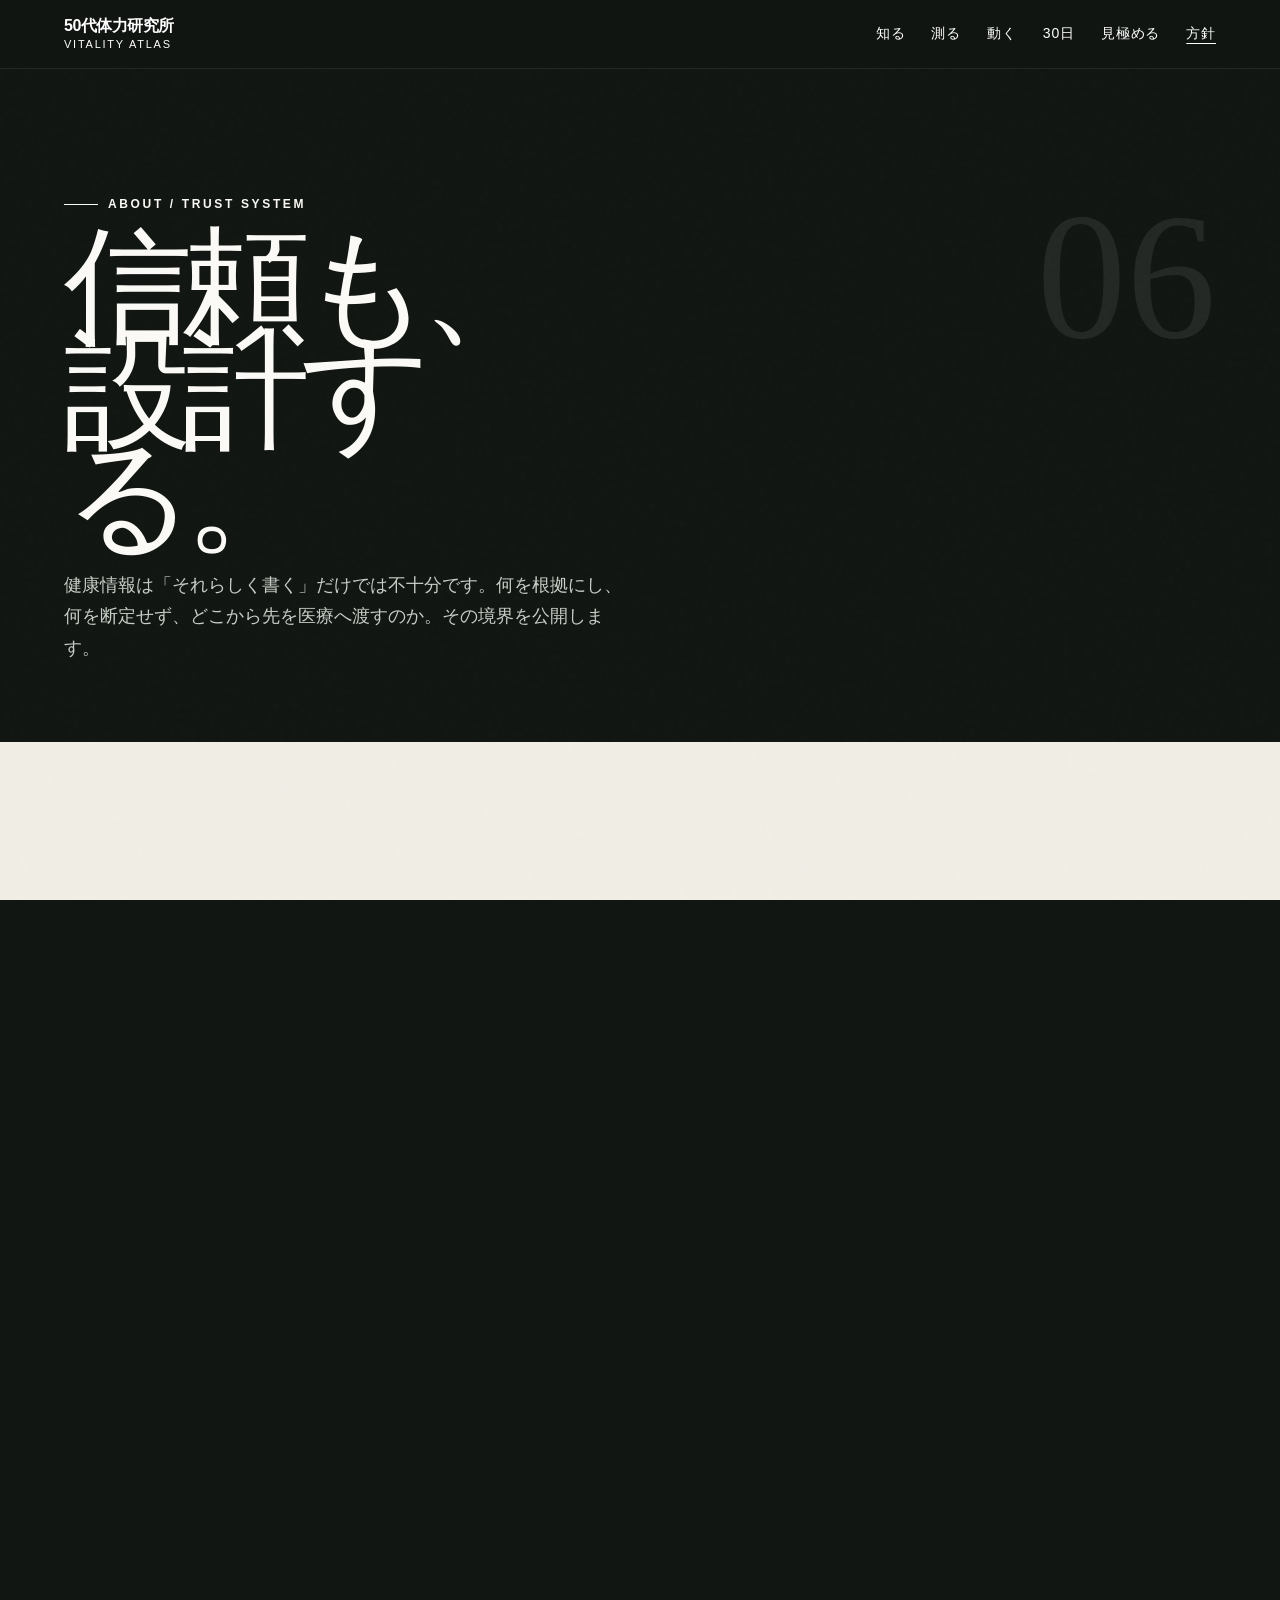
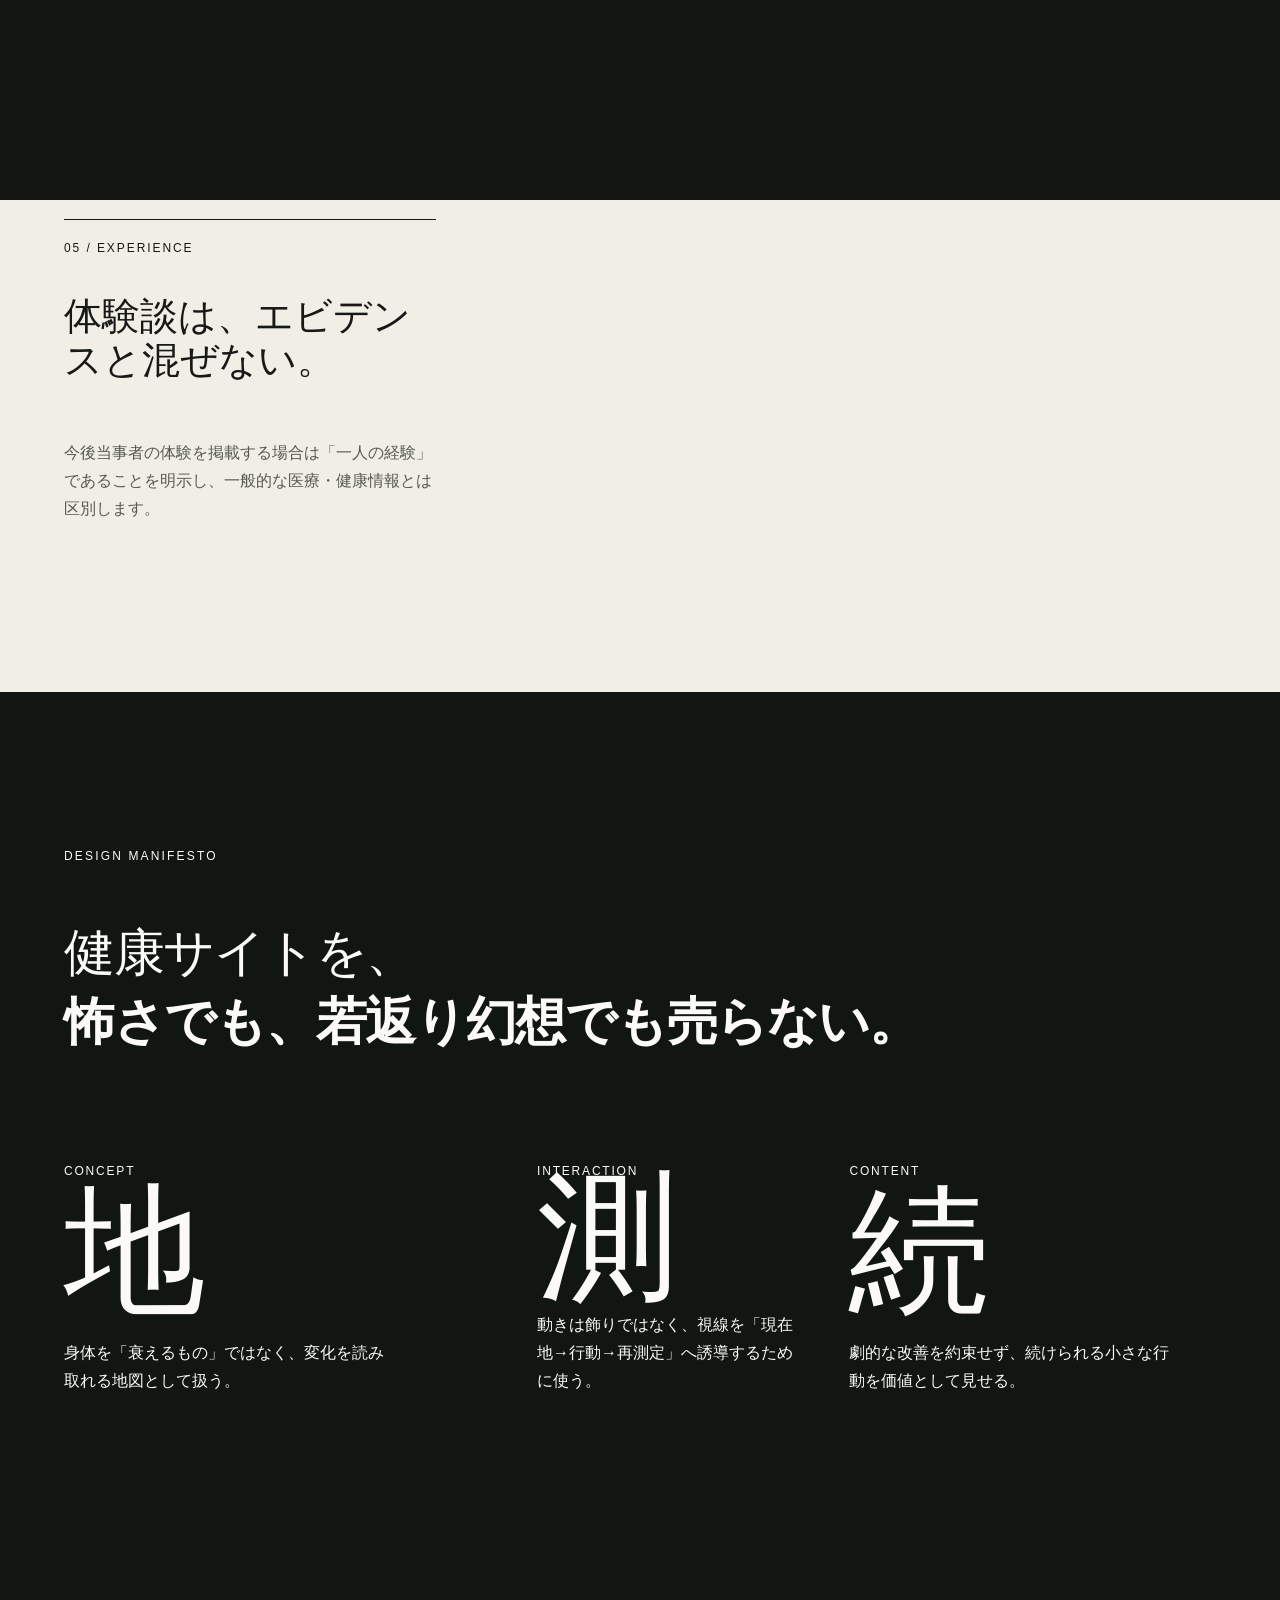
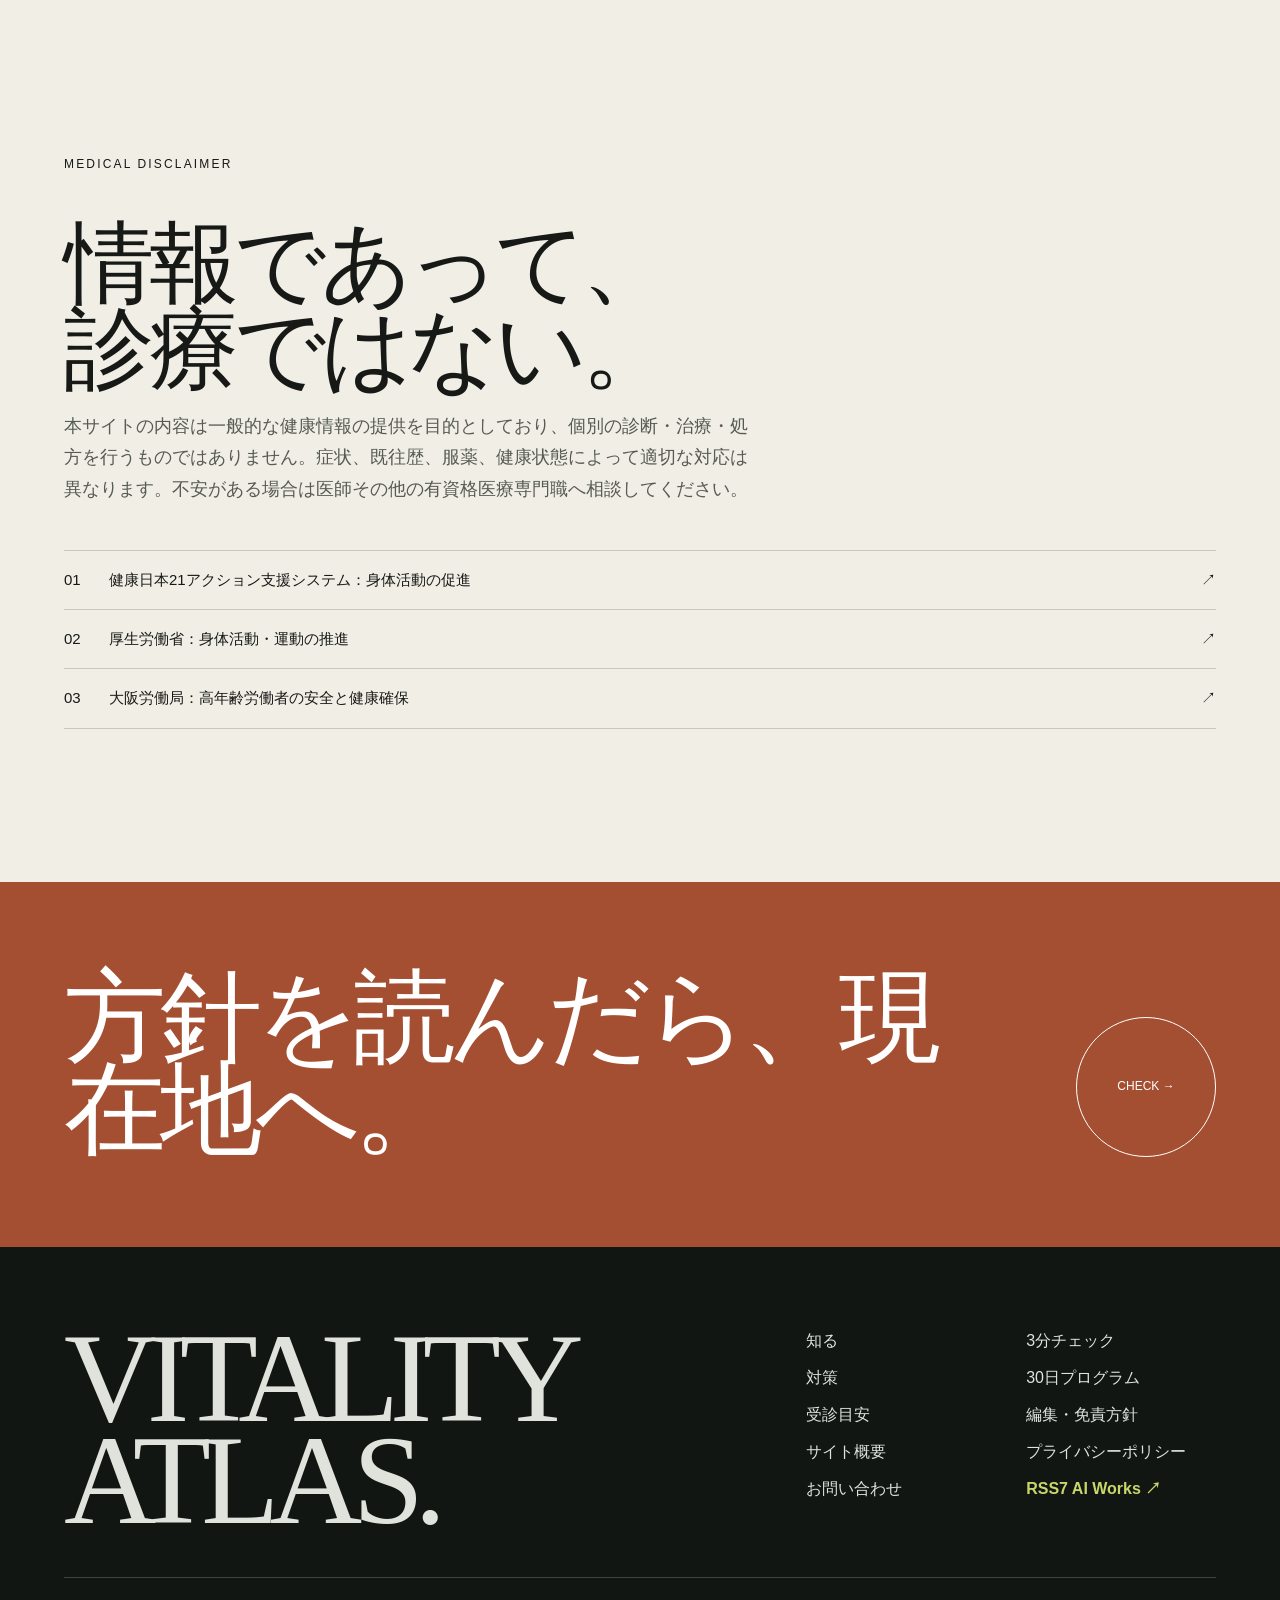
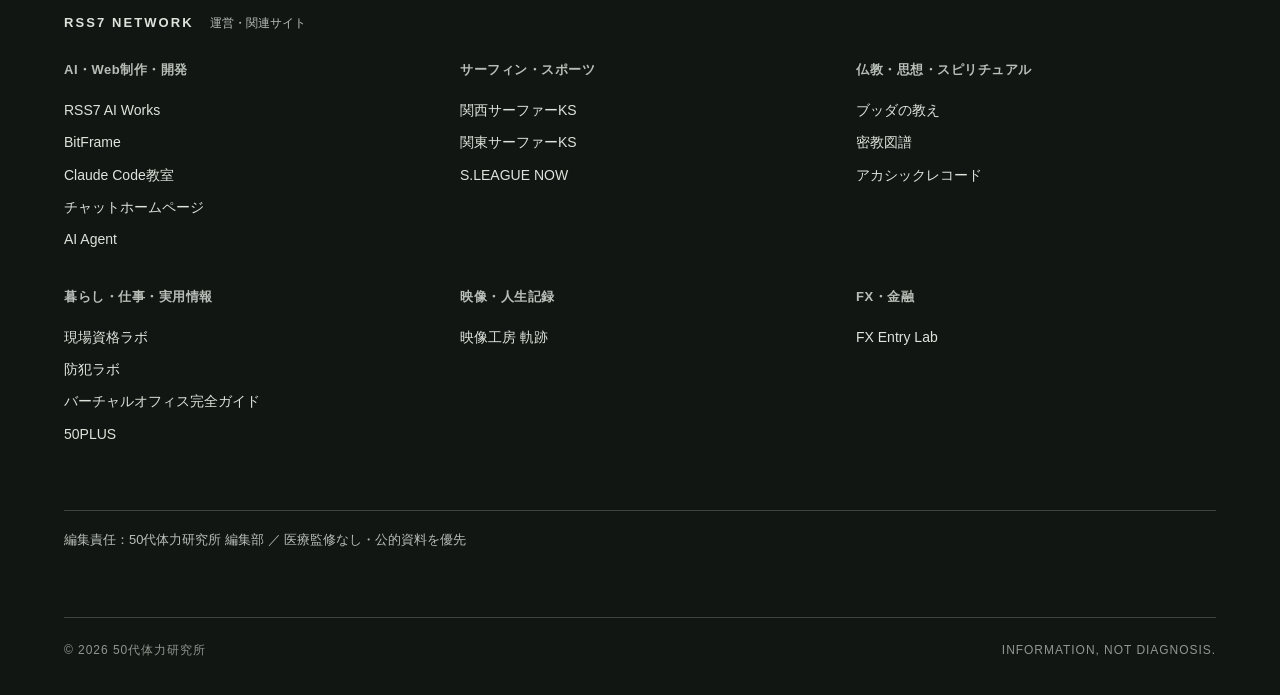
==== commit f6acb9fd: "Add_RSS7_network_footer_links" ====
--- a/about/index.html
+++ b/about/index.html
@@ -1 +1,9 @@
-<!doctype html><html lang="ja"><head><meta charset="utf-8"><meta name="viewport" content="width=device-width,initial-scale=1"><title>編集・出典・免責方針｜VITALITY ATLAS</title><meta name="description" content="50代体力研究所の編集方針、出典方針、医療情報の扱い、更新方針を公開します。"><link rel="canonical" href="https://oosaka0123-sudo.github.io/50plus-vitality-jp/about/"><meta property="og:title" content="編集・出典・免責方針｜VITALITY ATLAS"><meta property="og:description" content="信頼をデザインの一部にする。"><meta property="og:image" content="https://oosaka0123-sudo.github.io/50plus-vitality-jp/assets/og-image.png"><meta name="twitter:card" content="summary_large_image"><meta name="theme-color" content="#111612"><meta name="author" content="50代体力研究所編集部"><link rel="icon" href="../assets/favicon.svg" type="image/svg+xml"><link rel="manifest" href="../manifest.webmanifest"><link rel="stylesheet" href="../assets/style.css"></head><body><a class="skip" href="#main">本文へ移動</a><div class="page-transition"></div><header class="site-head"><a class="logo" href="../">50代体力研究所<small>VITALITY ATLAS</small></a><nav class="desk-nav" aria-label="主要ナビゲーション"><a href="../learn/">知る</a><a href="../check/">測る</a><a href="../action/">動く</a><a href="../program/">30日</a><a href="../medical/">見極める</a><a href="./">方針</a></nav><button class="menu-btn" type="button" aria-label="メニューを開く" aria-expanded="false"><span></span></button></header><div class="menu-panel" aria-hidden="true" inert><nav><a href="../">00 / HOME</a><a href="../learn/">01 / LEARN</a><a href="../check/">02 / CHECK</a><a href="../action/">03 / ACTION</a><a href="../program/">04 / 30 DAYS</a><a href="../medical/">05 / MEDICAL</a><a href="./">06 / ABOUT</a></nav></div><main id="main"><section class="page-hero hero-dark"><span class="page-no">06</span><div class="page-hero-copy"><div class="kicker">ABOUT / TRUST SYSTEM</div><h1>信頼も、<br>設計する。</h1><p class="body-copy">健康情報は「それらしく書く」だけでは不十分です。何を根拠にし、何を断定せず、どこから先を医療へ渡すのか。その境界を公開します。</p></div><div class="page-hero-art photo-hero clip-reveal"><picture><source media="(max-width:700px)" srcset="../assets/photos/pottery-studio-640.webp"><img src="../assets/photos/pottery-studio-1280.webp" alt="陶芸工房で丁寧に作業する人たち" width="1280" height="720" loading="eager" decoding="async"></picture></div></section><section class="section"><div class="section-label">EDITORIAL PRINCIPLES</div><div class="editorial-grid"><article class="editorial-card wide tall reveal"><span class="tag">01 / PRIMARY SOURCES</span><h3>公的機関・学会・原著へ戻れる。</h3><p>厚生労働省、健康日本21関連、公的研究機関など一次情報・準一次情報を優先し、記事内またはページ末尾から確認できるようにします。</p></article><article class="editorial-card reveal"><span class="tag">02 / NO DIAGNOSIS</span><h3>セルフチェックで病名を出さない。</h3><p>チェックは生活習慣と自覚症状を整理するためのもので、病気の有無や治療方針を判定しません。</p></article><article class="editorial-card reveal"><span class="tag">03 / SAFETY</span><h3>不安な症状は受診を先に。</h3><p>「運動不足」と決めつけると危険な場面があるため、赤信号となる症状を別ページで明示します。</p></article><article class="editorial-card wide reveal"><span class="tag">04 / UPDATE</span><h3>制度・ガイド更新時は、根拠から更新する。</h3><p>古い数字だけが残らないよう、公的資料の更新を確認し、重要な変更があれば本文と出典を見直します。</p></article><article class="editorial-card reveal"><span class="tag">05 / EXPERIENCE</span><h3>体験談は、エビデンスと混ぜない。</h3><p>今後当事者の体験を掲載する場合は「一人の経験」であることを明示し、一般的な医療・健康情報とは区別します。</p></article></div></section><section class="section section-dark"><div class="section-label">DESIGN MANIFESTO</div><p class="copy-xl reveal">健康サイトを、<br><strong>怖さでも、若返り幻想でも売らない。</strong></p><div class="measure-grid reveal"><article class="measure"><small>CONCEPT</small><div class="measure-num">地</div><p>身体を「衰えるもの」ではなく、変化を読み取れる地図として扱う。</p></article><article class="measure"><small>INTERACTION</small><div class="measure-num">測</div><p>動きは飾りではなく、視線を「現在地→行動→再測定」へ誘導するために使う。</p></article><article class="measure"><small>CONTENT</small><div class="measure-num">続</div><p>劇的な改善を約束せず、続けられる小さな行動を価値として見せる。</p></article></div></section><section class="section"><div class="section-label">MEDICAL DISCLAIMER</div><h2 class="display reveal">情報であって、<br>診療ではない。</h2><p class="body-copy reveal">本サイトの内容は一般的な健康情報の提供を目的としており、個別の診断・治療・処方を行うものではありません。症状、既往歴、服薬、健康状態によって適切な対応は異なります。不安がある場合は医師その他の有資格医療専門職へ相談してください。</p><div class="source-list reveal"><a href="https://kennet.mhlw.go.jp/tools/tools_physical/index" target="_blank" rel="noopener"><span>01</span><span>健康日本21アクション支援システム：身体活動の促進</span><span>↗</span></a><a href="https://www.mhlw.go.jp/stf/seisakunitsuite/bunya/kenkou_iryou/kenkou/undou/index.html" target="_blank" rel="noopener"><span>02</span><span>厚生労働省：身体活動・運動の推進</span><span>↗</span></a><a href="https://jsite.mhlw.go.jp/osaka-roudoukyoku/hourei_seido_tetsuzuki/anzen_eisei/hourei_seido/_17129/eige_friendly_00002.html" target="_blank" rel="noopener"><span>03</span><span>大阪労働局：高年齢労働者の安全と健康確保</span><span>↗</span></a></div></section><section class="cta-band"><h2>方針を読んだら、現在地へ。</h2><a class="circle-link" href="../check/">CHECK →</a></section></main><footer class="footer"><div class="footer-top"><div class="footer-word">VITALITY<br>ATLAS.</div><nav aria-label="フッターナビゲーション"><a href="../learn/">知る</a><a href="../check/">3分チェック</a><a href="../action/">対策</a><a href="../program/">30日プログラム</a><a href="../medical/">受診目安</a><a href="../about/">編集・免責方針</a><a href="../site-overview/">サイト概要</a><a href="../privacy/">プライバシーポリシー</a><a href="../contact/">お問い合わせ</a><a class="rss7-link" href="https://rss7.net/" target="_blank" rel="noopener">RSS7 AI Works ↗</a></nav></div><div class="editorial-note">編集責任：50代体力研究所 編集部 ／ 医療監修なし・公的資料を優先</div><div class="footer-bottom"><span>© 2026 50代体力研究所</span><span>INFORMATION, NOT DIAGNOSIS.</span></div></footer><script src="../assets/app.js"></script></body></html>+<!doctype html><html lang="ja"><head><meta charset="utf-8"><meta name="viewport" content="width=device-width,initial-scale=1"><title>編集・出典・免責方針｜VITALITY ATLAS</title><meta name="description" content="50代体力研究所の編集方針、出典方針、医療情報の扱い、更新方針を公開します。"><link rel="canonical" href="https://oosaka0123-sudo.github.io/50plus-vitality-jp/about/"><meta property="og:title" content="編集・出典・免責方針｜VITALITY ATLAS"><meta property="og:description" content="信頼をデザインの一部にする。"><meta property="og:image" content="https://oosaka0123-sudo.github.io/50plus-vitality-jp/assets/og-image.png"><meta name="twitter:card" content="summary_large_image"><meta name="theme-color" content="#111612"><meta name="author" content="50代体力研究所編集部"><link rel="icon" href="../assets/favicon.svg" type="image/svg+xml"><link rel="manifest" href="../manifest.webmanifest"><link rel="stylesheet" href="../assets/style.css"></head><body><a class="skip" href="#main">本文へ移動</a><div class="page-transition"></div><header class="site-head"><a class="logo" href="../">50代体力研究所<small>VITALITY ATLAS</small></a><nav class="desk-nav" aria-label="主要ナビゲーション"><a href="../learn/">知る</a><a href="../check/">測る</a><a href="../action/">動く</a><a href="../program/">30日</a><a href="../medical/">見極める</a><a href="./">方針</a></nav><button class="menu-btn" type="button" aria-label="メニューを開く" aria-expanded="false"><span></span></button></header><div class="menu-panel" aria-hidden="true" inert><nav><a href="../">00 / HOME</a><a href="../learn/">01 / LEARN</a><a href="../check/">02 / CHECK</a><a href="../action/">03 / ACTION</a><a href="../program/">04 / 30 DAYS</a><a href="../medical/">05 / MEDICAL</a><a href="./">06 / ABOUT</a></nav></div><main id="main"><section class="page-hero hero-dark"><span class="page-no">06</span><div class="page-hero-copy"><div class="kicker">ABOUT / TRUST SYSTEM</div><h1>信頼も、<br>設計する。</h1><p class="body-copy">健康情報は「それらしく書く」だけでは不十分です。何を根拠にし、何を断定せず、どこから先を医療へ渡すのか。その境界を公開します。</p></div><div class="page-hero-art photo-hero clip-reveal"><picture><source media="(max-width:700px)" srcset="../assets/photos/pottery-studio-640.webp"><img src="../assets/photos/pottery-studio-1280.webp" alt="陶芸工房で丁寧に作業する人たち" width="1280" height="720" loading="eager" decoding="async"></picture></div></section><section class="section"><div class="section-label">EDITORIAL PRINCIPLES</div><div class="editorial-grid"><article class="editorial-card wide tall reveal"><span class="tag">01 / PRIMARY SOURCES</span><h3>公的機関・学会・原著へ戻れる。</h3><p>厚生労働省、健康日本21関連、公的研究機関など一次情報・準一次情報を優先し、記事内またはページ末尾から確認できるようにします。</p></article><article class="editorial-card reveal"><span class="tag">02 / NO DIAGNOSIS</span><h3>セルフチェックで病名を出さない。</h3><p>チェックは生活習慣と自覚症状を整理するためのもので、病気の有無や治療方針を判定しません。</p></article><article class="editorial-card reveal"><span class="tag">03 / SAFETY</span><h3>不安な症状は受診を先に。</h3><p>「運動不足」と決めつけると危険な場面があるため、赤信号となる症状を別ページで明示します。</p></article><article class="editorial-card wide reveal"><span class="tag">04 / UPDATE</span><h3>制度・ガイド更新時は、根拠から更新する。</h3><p>古い数字だけが残らないよう、公的資料の更新を確認し、重要な変更があれば本文と出典を見直します。</p></article><article class="editorial-card reveal"><span class="tag">05 / EXPERIENCE</span><h3>体験談は、エビデンスと混ぜない。</h3><p>今後当事者の体験を掲載する場合は「一人の経験」であることを明示し、一般的な医療・健康情報とは区別します。</p></article></div></section><section class="section section-dark"><div class="section-label">DESIGN MANIFESTO</div><p class="copy-xl reveal">健康サイトを、<br><strong>怖さでも、若返り幻想でも売らない。</strong></p><div class="measure-grid reveal"><article class="measure"><small>CONCEPT</small><div class="measure-num">地</div><p>身体を「衰えるもの」ではなく、変化を読み取れる地図として扱う。</p></article><article class="measure"><small>INTERACTION</small><div class="measure-num">測</div><p>動きは飾りではなく、視線を「現在地→行動→再測定」へ誘導するために使う。</p></article><article class="measure"><small>CONTENT</small><div class="measure-num">続</div><p>劇的な改善を約束せず、続けられる小さな行動を価値として見せる。</p></article></div></section><section class="section"><div class="section-label">MEDICAL DISCLAIMER</div><h2 class="display reveal">情報であって、<br>診療ではない。</h2><p class="body-copy reveal">本サイトの内容は一般的な健康情報の提供を目的としており、個別の診断・治療・処方を行うものではありません。症状、既往歴、服薬、健康状態によって適切な対応は異なります。不安がある場合は医師その他の有資格医療専門職へ相談してください。</p><div class="source-list reveal"><a href="https://kennet.mhlw.go.jp/tools/tools_physical/index" target="_blank" rel="noopener"><span>01</span><span>健康日本21アクション支援システム：身体活動の促進</span><span>↗</span></a><a href="https://www.mhlw.go.jp/stf/seisakunitsuite/bunya/kenkou_iryou/kenkou/undou/index.html" target="_blank" rel="noopener"><span>02</span><span>厚生労働省：身体活動・運動の推進</span><span>↗</span></a><a href="https://jsite.mhlw.go.jp/osaka-roudoukyoku/hourei_seido_tetsuzuki/anzen_eisei/hourei_seido/_17129/eige_friendly_00002.html" target="_blank" rel="noopener"><span>03</span><span>大阪労働局：高年齢労働者の安全と健康確保</span><span>↗</span></a></div></section><section class="cta-band"><h2>方針を読んだら、現在地へ。</h2><a class="circle-link" href="../check/">CHECK →</a></section></main><footer class="footer"><div class="footer-top"><div class="footer-word">VITALITY<br>ATLAS.</div><nav aria-label="フッターナビゲーション"><a href="../learn/">知る</a><a href="../check/">3分チェック</a><a href="../action/">対策</a><a href="../program/">30日プログラム</a><a href="../medical/">受診目安</a><a href="../about/">編集・免責方針</a><a href="../site-overview/">サイト概要</a><a href="../privacy/">プライバシーポリシー</a><a href="../contact/">お問い合わせ</a><a class="rss7-link" href="https://rss7.net/" target="_blank" rel="noopener">RSS7 AI Works ↗</a></nav></div><section class="rss7-network" aria-labelledby="rss7-network-title">
+<div class="rss7-network-head"><span id="rss7-network-title">RSS7 NETWORK</span><small>運営・関連サイト</small></div>
+<div class="rss7-network-grid">
+<div class="rss7-network-group"><h3>AI・Web制作・開発</h3><a href="https://rss7.net/" target="_blank" rel="noopener">RSS7 AI Works</a><a href="https://bitframe.rss7.net/" target="_blank" rel="noopener">BitFrame</a><a href="https://claudecode.rss7.net/" target="_blank" rel="noopener">Claude Code教室</a><a href="https://chat.rss7.net/" target="_blank" rel="noopener">チャットホームページ</a><a href="https://oosaka0123-sudo.github.io/ai-agent/" target="_blank" rel="noopener">AI Agent</a></div>
+<div class="rss7-network-group"><h3>サーフィン・スポーツ</h3><a href="https://kansai.rss7.net/" target="_blank" rel="noopener">関西サーファーKS</a><a href="https://kanto.rss7.net/" target="_blank" rel="noopener">関東サーファーKS</a><a href="https://sleague.rss7.net/" target="_blank" rel="noopener">S.LEAGUE NOW</a></div>
+<div class="rss7-network-group"><h3>仏教・思想・スピリチュアル</h3><a href="https://oosaka0123-sudo.github.io/buddha-no-oshie/" target="_blank" rel="noopener">ブッダの教え</a><a href="https://oosaka0123-sudo.github.io/mikkyou-guide/" target="_blank" rel="noopener">密教図譜</a><a href="https://oosaka0123-sudo.github.io/akashic-records-jp/" target="_blank" rel="noopener">アカシックレコード</a></div><div class="rss7-network-group"><h3>暮らし・仕事・実用情報</h3><a href="https://genba.rss7.net/" target="_blank" rel="noopener">現場資格ラボ</a><a href="https://bouhan.rss7.net/" target="_blank" rel="noopener">防犯ラボ</a><a href="https://oosaka0123-sudo.github.io/virtual-office/" target="_blank" rel="noopener">バーチャルオフィス完全ガイド</a><a href="https://oosaka0123-sudo.github.io/50plus/" target="_blank" rel="noopener">50PLUS</a></div>
+<div class="rss7-network-group"><h3>映像・人生記録</h3><a href="https://kiseki.rss7.net/" target="_blank" rel="noopener">映像工房 軌跡</a></div>
+<div class="rss7-network-group"><h3>FX・金融</h3><a href="https://oosaka0123-sudo.github.io/fx-entry-lab/" target="_blank" rel="noopener">FX Entry Lab</a></div>
+</div></section><div class="editorial-note">編集責任：50代体力研究所 編集部 ／ 医療監修なし・公的資料を優先</div><div class="footer-bottom"><span>© 2026 50代体力研究所</span><span>INFORMATION, NOT DIAGNOSIS.</span></div></footer><script src="../assets/app.js"></script></body></html>
--- a/assets/style.css
+++ b/assets/style.css
@@ -43,3 +43,15 @@
 @media(prefers-reduced-motion:reduce){.opening-video{display:none}.opening{background:var(--dark)}}
 /* Information pages + footer links */
 .legal-copy{max-width:860px;font-size:17px;line-height:1.9}.legal-copy h2{font-family:var(--serif);font-weight:400;font-size:clamp(38px,6vw,72px);line-height:1.1;margin:0 0 38px}.legal-copy h3{font-size:20px;margin:44px 0 10px}.legal-copy p{margin:0 0 22px}.contact-panel{margin:36px 0;padding:clamp(24px,5vw,54px);background:var(--dark);color:var(--white)}.contact-cta{display:inline-flex;gap:14px;align-items:center;margin-top:18px;padding:14px 18px;border:1px solid currentColor;text-decoration:none}.contact-cta:hover{background:var(--white);color:var(--dark)}.footer .rss7-link{color:var(--lime);font-weight:700}.footer nav{align-content:start}@media(max-width:560px){.legal-copy{font-size:16px}.legal-copy h2{font-size:42px}.footer nav{grid-template-columns:1fr}.footer .rss7-link{margin-top:12px}}
+
+/* RSS7 network footer */
+.rss7-network{margin-top:46px;padding:34px 0 10px;border-top:1px solid #3d443e}
+.rss7-network-head{display:flex;align-items:baseline;gap:16px;margin-bottom:24px}
+.rss7-network-head span{font-size:13px;letter-spacing:.16em;font-weight:700}
+.rss7-network-head small{font-size:12px;color:#b7beb7}
+.rss7-network-grid{display:grid;grid-template-columns:repeat(3,minmax(0,1fr));gap:30px 36px}
+.rss7-network-group h3{margin:0 0 12px;font-size:13px;letter-spacing:.04em;color:#b7beb7;font-weight:600}
+.rss7-network-group a{display:block;width:max-content;max-width:100%;padding:5px 0;color:inherit;text-decoration:none;font-size:14px;line-height:1.6}
+.rss7-network-group a:hover,.rss7-network-group a:focus-visible{text-decoration:underline;text-underline-offset:4px}
+@media(max-width:780px){.rss7-network-grid{grid-template-columns:repeat(2,minmax(0,1fr));gap:26px 24px}}
+@media(max-width:520px){.rss7-network{margin-top:34px;padding-top:26px}.rss7-network-grid{grid-template-columns:1fr;gap:24px}.rss7-network-group a{font-size:15px;padding:6px 0}.rss7-network-head{display:block}.rss7-network-head small{display:block;margin-top:5px}}
